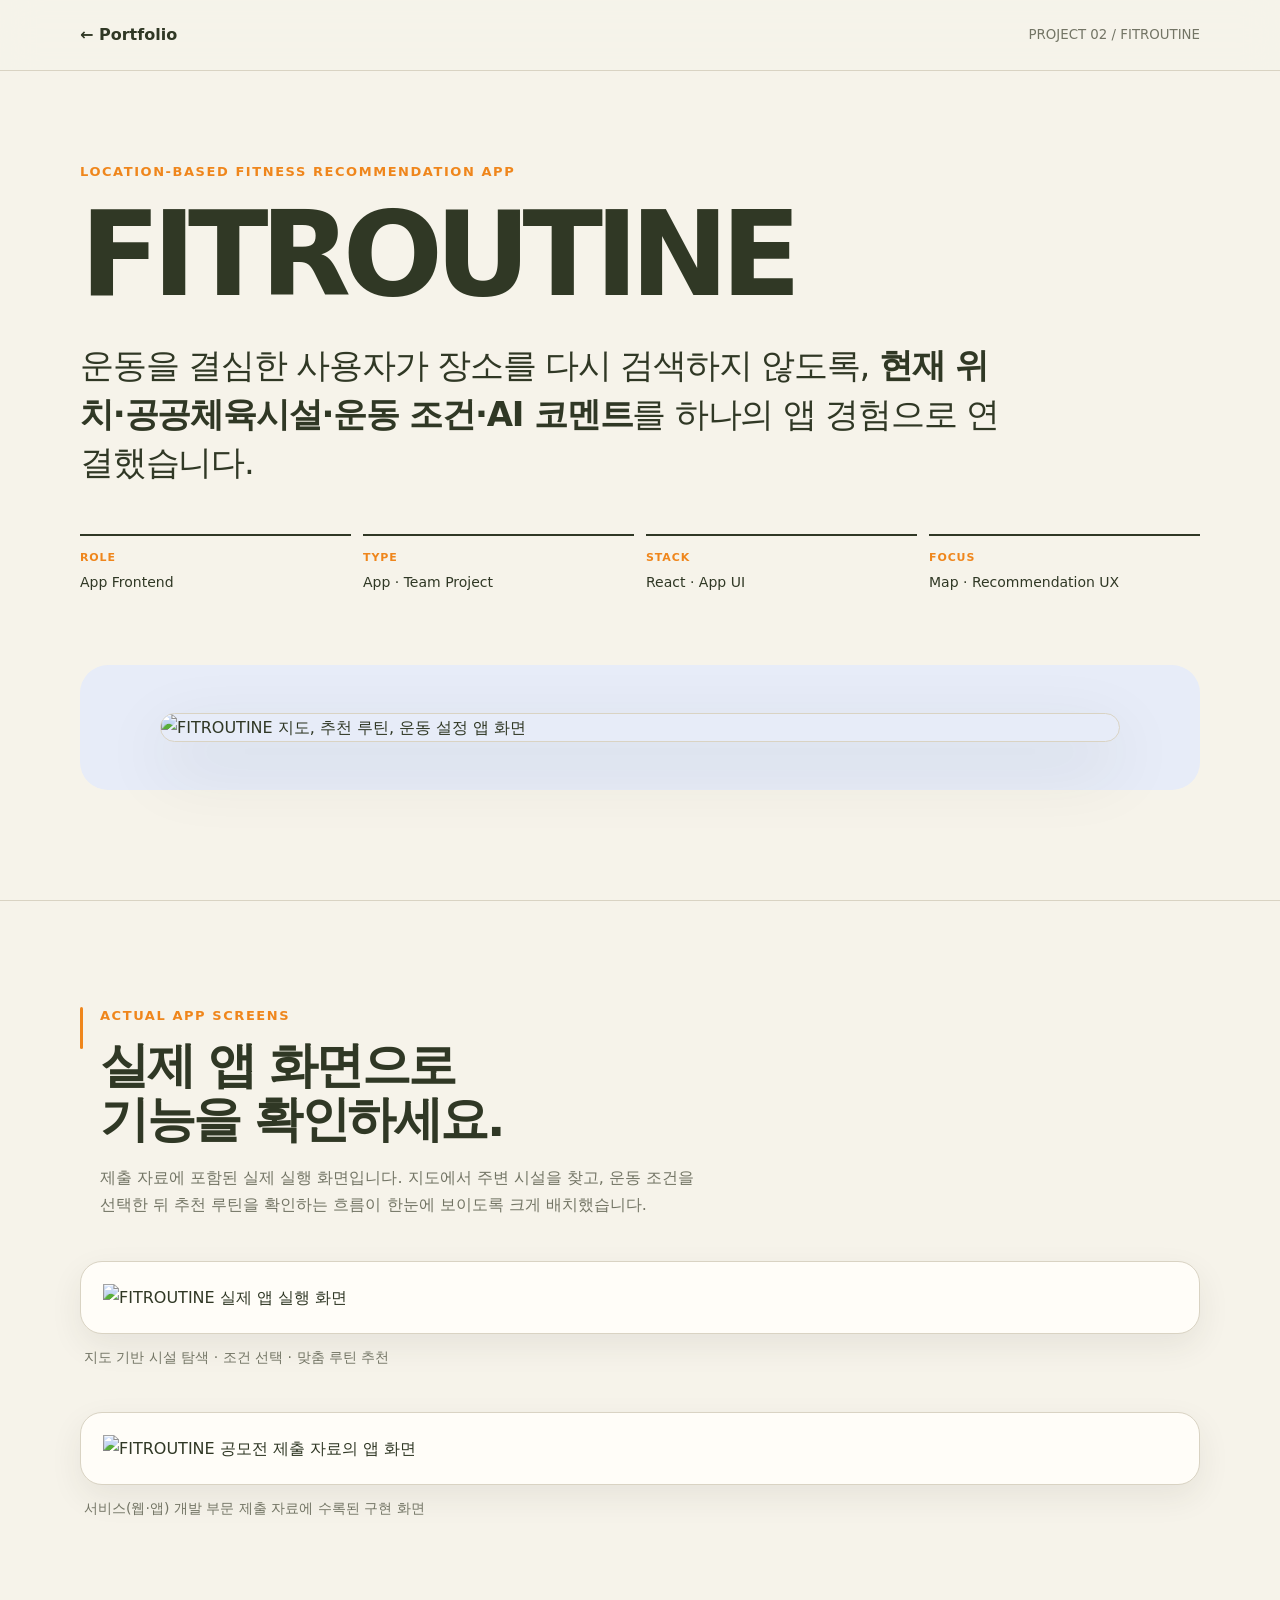
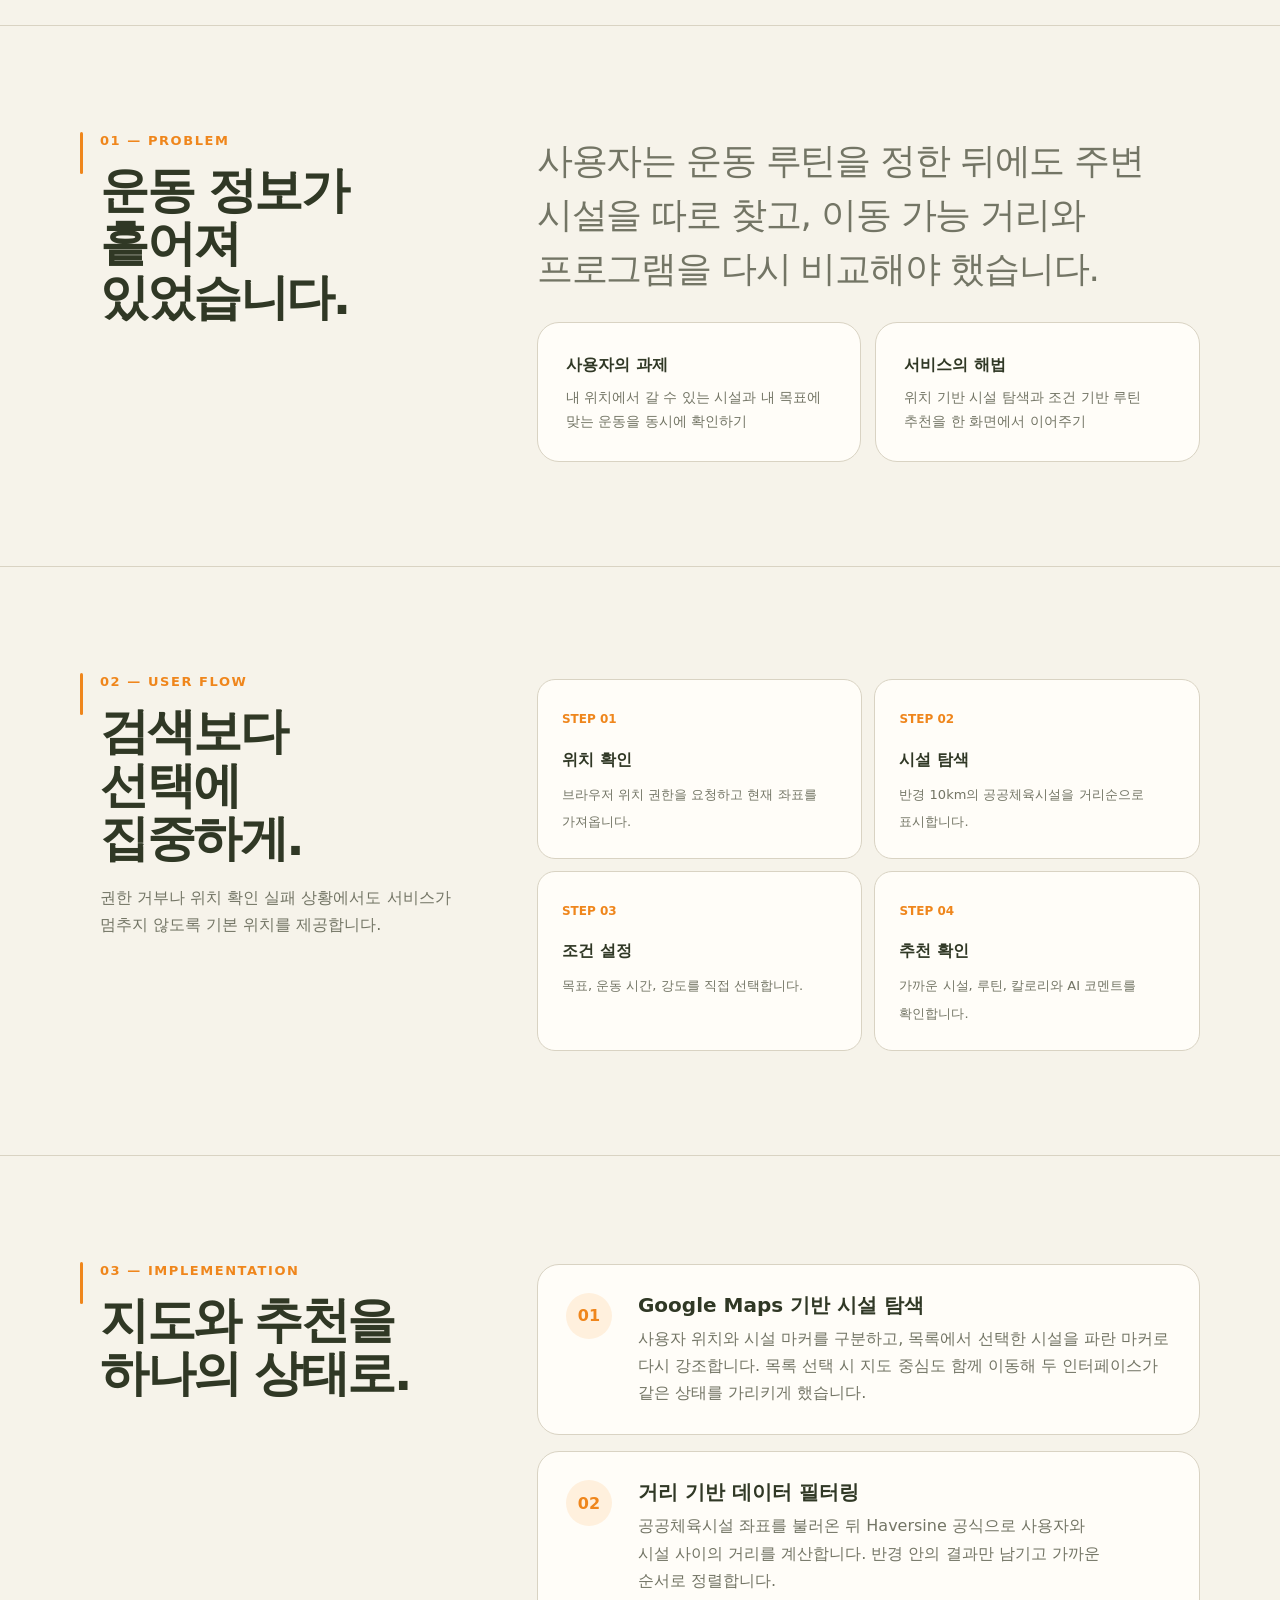
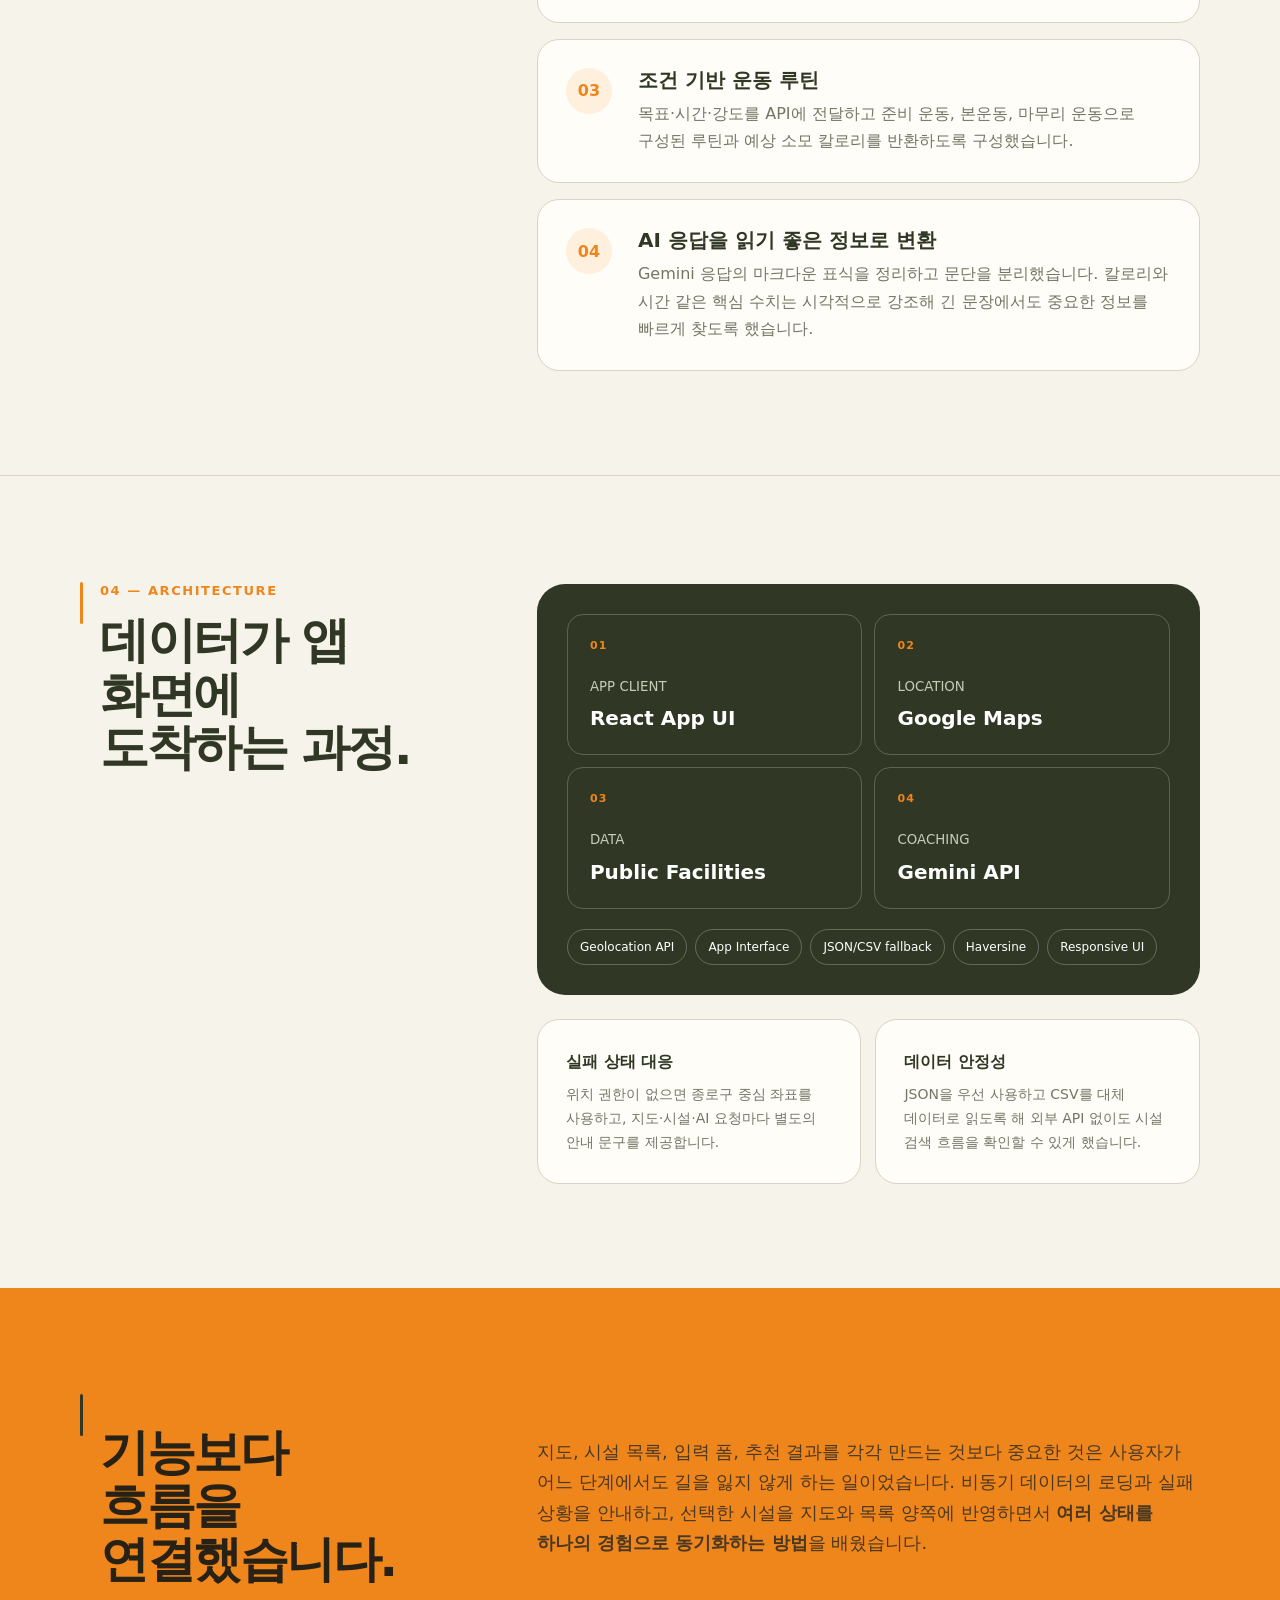
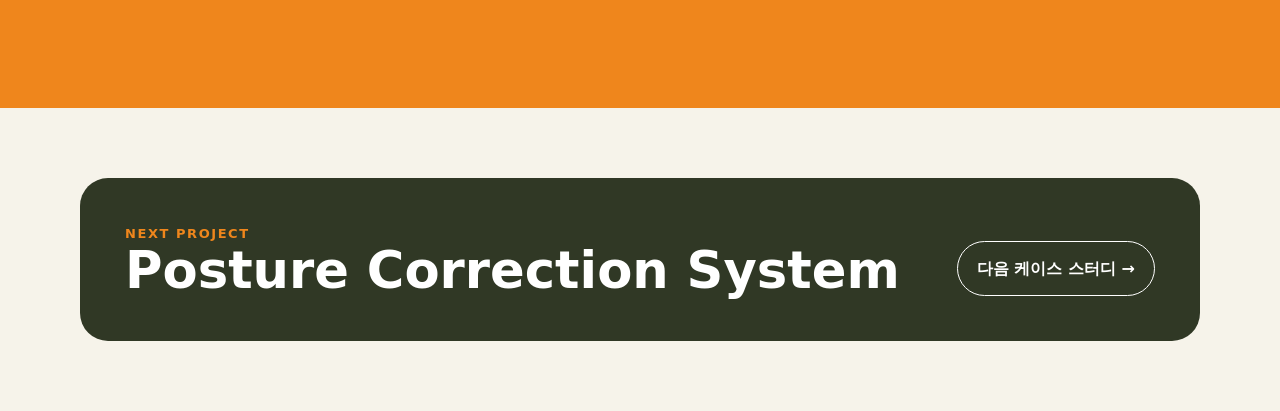
==== fitroutine.html @ 1111338a "Add complete portfolio pages" ====
<!doctype html><html lang="ko"><head><meta charset="utf-8"><meta name="viewport" content="width=device-width,initial-scale=1"><meta name="description" content="FITROUTINE 프로젝트 케이스 스터디"><title>FITROUTINE — 장세희 포트폴리오</title><link rel="stylesheet" href="project-detail.css?v=6"></head><body class="fitroutine-page">
<nav class="nav"><div class="wrap"><a class="back" href="index.html#work">← Portfolio</a><small>PROJECT 02 / FITROUTINE</small></div></nav>
<header class="hero wrap"><div class="label">LOCATION-BASED FITNESS RECOMMENDATION APP</div><h1>FITROUTINE</h1><p class="summary">운동을 결심한 사용자가 장소를 다시 검색하지 않도록, <strong>현재 위치·공공체육시설·운동 조건·AI 코멘트</strong>를 하나의 앱 경험으로 연결했습니다.</p><div class="meta"><div><b>ROLE</b><span>App Frontend</span></div><div><b>TYPE</b><span>App · Team Project</span></div><div><b>STACK</b><span>React · App UI</span></div><div><b>FOCUS</b><span>Map · Recommendation UX</span></div></div></header>
<div class="cover wrap app-cover"><img src="assets/fitroutine-app-screens.jpg" alt="FITROUTINE 지도, 추천 루틴, 운동 설정 앱 화면"></div>
<section class="screens-section" id="app-preview"><div class="wrap section-grid"><div class="section-title"><div class="label">ACTUAL APP SCREENS</div><h2>실제 앱 화면으로<br>기능을 확인하세요.</h2><p>제출 자료에 포함된 실제 실행 화면입니다. 지도에서 주변 시설을 찾고, 운동 조건을 선택한 뒤 추천 루틴을 확인하는 흐름이 한눈에 보이도록 크게 배치했습니다.</p></div><div class="gallery"><figure><img src="assets/fitroutine-app-screens.jpg" alt="FITROUTINE 실제 앱 실행 화면"><figcaption>지도 기반 시설 탐색 · 조건 선택 · 맞춤 루틴 추천</figcaption></figure><figure class="evidence"><img src="assets/fitroutine-submission-page.png" alt="FITROUTINE 공모전 제출 자료의 앱 화면"><figcaption>서비스(웹·앱) 개발 부문 제출 자료에 수록된 구현 화면</figcaption></figure></div></div></section>
<section><div class="wrap section-grid"><div class="section-title"><div class="label">01 — PROBLEM</div><h2>운동 정보가<br>흩어져 있었습니다.</h2></div><div class="content"><p class="quote">사용자는 운동 루틴을 정한 뒤에도 주변 시설을 따로 찾고, 이동 가능 거리와 프로그램을 다시 비교해야 했습니다.</p><div class="decision"><div><b>사용자의 과제</b><p>내 위치에서 갈 수 있는 시설과 내 목표에 맞는 운동을 동시에 확인하기</p></div><div><b>서비스의 해법</b><p>위치 기반 시설 탐색과 조건 기반 루틴 추천을 한 화면에서 이어주기</p></div></div></div></div></section>
<section><div class="wrap"><div class="section-grid"><div class="section-title"><div class="label">02 — USER FLOW</div><h2>검색보다<br>선택에 집중하게.</h2><p>권한 거부나 위치 확인 실패 상황에서도 서비스가 멈추지 않도록 기본 위치를 제공합니다.</p></div><div class="content"><div class="flow"><div class="step"><i>STEP 01</i><b>위치 확인</b><span>브라우저 위치 권한을 요청하고 현재 좌표를 가져옵니다.</span></div><div class="step"><i>STEP 02</i><b>시설 탐색</b><span>반경 10km의 공공체육시설을 거리순으로 표시합니다.</span></div><div class="step"><i>STEP 03</i><b>조건 설정</b><span>목표, 운동 시간, 강도를 직접 선택합니다.</span></div><div class="step"><i>STEP 04</i><b>추천 확인</b><span>가까운 시설, 루틴, 칼로리와 AI 코멘트를 확인합니다.</span></div></div></div></div></div></section>
<section><div class="wrap section-grid"><div class="section-title"><div class="label">03 — IMPLEMENTATION</div><h2>지도와 추천을<br>하나의 상태로.</h2></div><div class="content"><div class="feature-list"><div class="feature"><div class="n">01</div><div><h3>Google Maps 기반 시설 탐색</h3><p>사용자 위치와 시설 마커를 구분하고, 목록에서 선택한 시설을 파란 마커로 다시 강조합니다. 목록 선택 시 지도 중심도 함께 이동해 두 인터페이스가 같은 상태를 가리키게 했습니다.</p></div></div><div class="feature"><div class="n">02</div><div><h3>거리 기반 데이터 필터링</h3><p>공공체육시설 좌표를 불러온 뒤 Haversine 공식으로 사용자와 시설 사이의 거리를 계산합니다. 반경 안의 결과만 남기고 가까운 순서로 정렬합니다.</p></div></div><div class="feature"><div class="n">03</div><div><h3>조건 기반 운동 루틴</h3><p>목표·시간·강도를 API에 전달하고 준비 운동, 본운동, 마무리 운동으로 구성된 루틴과 예상 소모 칼로리를 반환하도록 구성했습니다.</p></div></div><div class="feature"><div class="n">04</div><div><h3>AI 응답을 읽기 좋은 정보로 변환</h3><p>Gemini 응답의 마크다운 표식을 정리하고 문단을 분리했습니다. 칼로리와 시간 같은 핵심 수치는 시각적으로 강조해 긴 문장에서도 중요한 정보를 빠르게 찾도록 했습니다.</p></div></div></div></div></div></section>
<section><div class="wrap section-grid"><div class="section-title"><div class="label">04 — ARCHITECTURE</div><h2>데이터가 앱 화면에<br>도착하는 과정.</h2></div><div class="content"><div class="architecture"><div class="arch-row"><div class="arch-box"><small>APP CLIENT</small><b>React App UI</b></div><div class="arrow">→</div><div class="arch-box"><small>LOCATION</small><b>Google Maps</b></div><div class="arrow">→</div><div class="arch-box"><small>DATA</small><b>Public Facilities</b></div><div class="arrow">→</div><div class="arch-box"><small>COACHING</small><b>Gemini API</b></div></div><div class="tech"><span>Geolocation API</span><span>App Interface</span><span>JSON/CSV fallback</span><span>Haversine</span><span>Responsive UI</span></div></div><div class="decision"><div><b>실패 상태 대응</b><p>위치 권한이 없으면 종로구 중심 좌표를 사용하고, 지도·시설·AI 요청마다 별도의 안내 문구를 제공합니다.</p></div><div><b>데이터 안정성</b><p>JSON을 우선 사용하고 CSV를 대체 데이터로 읽도록 해 외부 API 없이도 시설 검색 흐름을 확인할 수 있게 했습니다.</p></div></div></div></div></section>
<section class="learning"><div class="wrap section-grid"><div class="section-title"><div class="label">05 — TAKEAWAY</div><h2>기능보다<br>흐름을 연결했습니다.</h2></div><div><p>지도, 시설 목록, 입력 폼, 추천 결과를 각각 만드는 것보다 중요한 것은 사용자가 어느 단계에서도 길을 잃지 않게 하는 일이었습니다. 비동기 데이터의 로딩과 실패 상황을 안내하고, 선택한 시설을 지도와 목록 양쪽에 반영하면서 <strong>여러 상태를 하나의 경험으로 동기화하는 방법</strong>을 배웠습니다.</p></div></div></section>
<div class="next"><div class="wrap next-box"><div><div class="label">NEXT PROJECT</div><h2>Posture Correction System</h2></div><a class="btn" href="posture.html">다음 케이스 스터디 →</a></div></div>
</body></html>
---- project-detail.css ----
:root{--bg:#f6f3ea;--paper:#fffdf8;--ink:#303825;--muted:#737565;--line:#d9d3c3;--orange:#ef861c;--violet:#6447cb;--shadow:0 24px 70px rgba(48,56,37,.12)}
*{box-sizing:border-box}html{scroll-behavior:smooth}body{margin:0;background:var(--bg);color:var(--ink);font-family:Pretendard,"Noto Sans KR",system-ui,-apple-system,sans-serif;line-height:1.7;overflow-wrap:break-word}.wrap{width:min(1120px,calc(100% - 48px));margin:auto}a{color:inherit}.nav{position:sticky;top:0;z-index:10;background:rgba(246,243,234,.9);backdrop-filter:blur(18px);border-bottom:1px solid var(--line)}.nav .wrap{height:70px;display:flex;align-items:center;justify-content:space-between}.back{text-decoration:none;font-weight:800}.nav small{color:var(--muted)}
.hero{padding:90px 0 70px}.label{color:var(--orange);font-size:13px;font-weight:900;letter-spacing:.12em}.hero h1{font-size:clamp(58px,10vw,118px);line-height:.9;letter-spacing:-.07em;margin:18px 0 30px}.hero .summary{font-size:clamp(21px,2.8vw,34px);line-height:1.42;letter-spacing:-.035em;max-width:930px}.meta{display:grid;grid-template-columns:repeat(4,1fr);gap:12px;margin-top:48px}.meta div{border-top:2px solid var(--ink);padding-top:13px}.meta b{display:block;color:var(--orange);font-size:11px;letter-spacing:.08em}.meta span{font-size:14px}
.cover{margin:0 auto 110px}.cover img{display:block;width:100%;border-radius:28px;border:1px solid var(--line);box-shadow:var(--shadow)}section{padding:104px 0;border-top:1px solid var(--line)}.section-grid{display:grid;grid-template-columns:minmax(270px,.72fr) minmax(0,1.28fr);gap:84px;align-items:start}.section-title{position:relative;padding-left:20px}.section-title:before{content:"";position:absolute;left:0;top:2px;width:3px;height:42px;background:var(--orange);border-radius:3px}.section-title h2{font-size:clamp(34px,3.8vw,50px);line-height:1.1;letter-spacing:-.05em;margin:12px 0 18px;word-break:keep-all;text-wrap:balance}.section-title p{color:var(--muted);margin:0;word-break:keep-all;text-wrap:pretty}.content{min-width:0;padding-top:4px}.content h3{font-size:26px;line-height:1.25;margin:0 0 16px;word-break:keep-all}.content p{color:var(--muted);margin:0 0 26px;word-break:keep-all;text-wrap:pretty}.quote{font-size:clamp(24px,3vw,36px);line-height:1.5;letter-spacing:-.035em;border-left:0;padding-left:0;margin:0;word-break:keep-all;text-wrap:pretty}.flow{display:grid;grid-template-columns:repeat(2,1fr);gap:12px;margin-top:4px}.step{background:var(--paper);border:1px solid var(--line);border-radius:18px;padding:24px;min-height:168px}.step i{font-style:normal;color:var(--orange);font-size:12px;font-weight:900}.step b{display:block;margin:14px 0 7px}.step span{font-size:13px;color:var(--muted);word-break:keep-all}
.feature-list{display:grid;gap:16px}.feature{background:var(--paper);border:1px solid var(--line);border-radius:22px;padding:28px;display:grid;grid-template-columns:54px 1fr;gap:18px}.feature .n{width:46px;height:46px;border-radius:50%;display:grid;place-items:center;background:#fff0dd;color:var(--orange);font-weight:900}.feature h3{margin:0 0 7px;font-size:20px}.feature p{margin:0}.decision{display:grid;grid-template-columns:1fr 1fr;gap:14px;margin-top:24px}.decision>div{border-radius:22px;padding:28px;background:var(--paper);border:1px solid var(--line)}.decision b{display:block;margin-bottom:8px}.decision p{font-size:14px;margin:0;color:var(--muted)}
.architecture{background:var(--ink);color:white;border-radius:28px;padding:30px;overflow:hidden}.arch-row{display:grid;grid-template-columns:repeat(2,minmax(0,1fr));gap:12px;counter-reset:architecture}.arch-box{position:relative;min-width:0;min-height:132px;border:1px solid rgba(255,255,255,.22);border-radius:16px;padding:22px;counter-increment:architecture}.arch-box:before{content:"0" counter(architecture);display:block;margin-bottom:20px;color:var(--orange);font-size:11px;font-weight:900;letter-spacing:.1em}.arch-box small{color:#c7ccb9;display:block}.arch-box b{display:block;margin-top:7px;font-size:20px;line-height:1.35;overflow-wrap:anywhere}.arrow{display:none}.tech{display:flex;flex-wrap:wrap;gap:8px;margin-top:20px}.tech span{border:1px solid rgba(255,255,255,.25);border-radius:999px;padding:7px 12px;font-size:12px;white-space:normal}
.gallery{display:grid;grid-template-columns:repeat(2,minmax(0,1fr));gap:18px;align-items:start}.gallery img{display:block;width:100%;height:620px;object-fit:contain;background:#ebe7dc;padding:18px;border:1px solid var(--line);border-radius:22px;box-shadow:0 12px 32px rgba(48,56,37,.08)}.gallery img:last-child{grid-column:1/-1;height:auto;max-height:680px}.learning{background:var(--orange);color:#282115;border:0}.learning .section-grid{align-items:center}.learning .section-title:before{background:var(--ink)}.learning p{color:#4b3823;font-size:18px;margin:0;word-break:keep-all;text-wrap:pretty}.next{padding:70px 0}.next-box{background:var(--ink);color:#fff;border-radius:28px;padding:45px;display:flex;align-items:end;justify-content:space-between;gap:30px}.next h2{font-size:clamp(32px,4vw,52px);line-height:1;margin:0}.btn{display:inline-flex;padding:13px 19px;border-radius:999px;border:1px solid #fff;text-decoration:none;font-weight:800;white-space:nowrap}
.fitroutine-page .screens-section .section-grid{grid-template-columns:1fr;gap:42px}.fitroutine-page .screens-section .section-title{max-width:620px}.fitroutine-page .gallery{grid-template-columns:1fr;gap:42px}.fitroutine-page .app-cover{background:#e7ecf8;padding:clamp(18px,4vw,48px);border-radius:28px}.fitroutine-page .app-cover img{max-width:960px;margin:auto;border-radius:20px}.fitroutine-page .gallery figure{margin:0}.fitroutine-page .gallery img,.fitroutine-page .gallery img:last-child{grid-column:auto;width:100%;height:auto;max-height:none;object-fit:contain;padding:clamp(10px,2vw,22px);background:var(--paper)}.fitroutine-page .gallery figcaption,.project-gallery figcaption{padding:12px 4px 0;color:var(--muted);font-size:14px}.fitroutine-page .gallery .evidence img{max-height:820px}.project-gallery{display:grid;gap:42px}.project-gallery figure{margin:0}.project-gallery img{display:block;width:100%;height:auto;border:1px solid var(--line);border-radius:24px;box-shadow:var(--shadow);background:var(--paper)}.project-gallery.two{grid-template-columns:repeat(2,minmax(0,1fr));align-items:start}.project-gallery.two figure:first-child{grid-column:1/-1}
@media(max-width:800px){.wrap{width:min(100% - 32px,1120px)}.meta{grid-template-columns:1fr 1fr}.section-grid{grid-template-columns:1fr;gap:38px}.section-title{padding-left:16px}.flow{grid-template-columns:1fr 1fr}.decision{grid-template-columns:1fr}.gallery img{height:520px}.next-box{display:block}.next .btn{margin-top:25px}.hero{padding-top:65px}section{padding:78px 0}}
@media(max-width:560px){.flow,.meta,.gallery,.arch-row,.project-gallery.two{grid-template-columns:1fr}.project-gallery.two figure:first-child{grid-column:auto}.architecture{padding:18px}.arch-box{min-height:0}.gallery img,.gallery img:last-child{grid-column:auto;height:auto;max-height:640px;padding:10px}.fitroutine-page .gallery img,.fitroutine-page .gallery img:last-child{max-height:none}.feature{grid-template-columns:1fr}.feature .n{width:40px;height:40px}.nav small{font-size:10px}.hero h1{font-size:clamp(50px,17vw,78px)}.hero .summary{font-size:20px}.next-box{padding:32px 24px}}
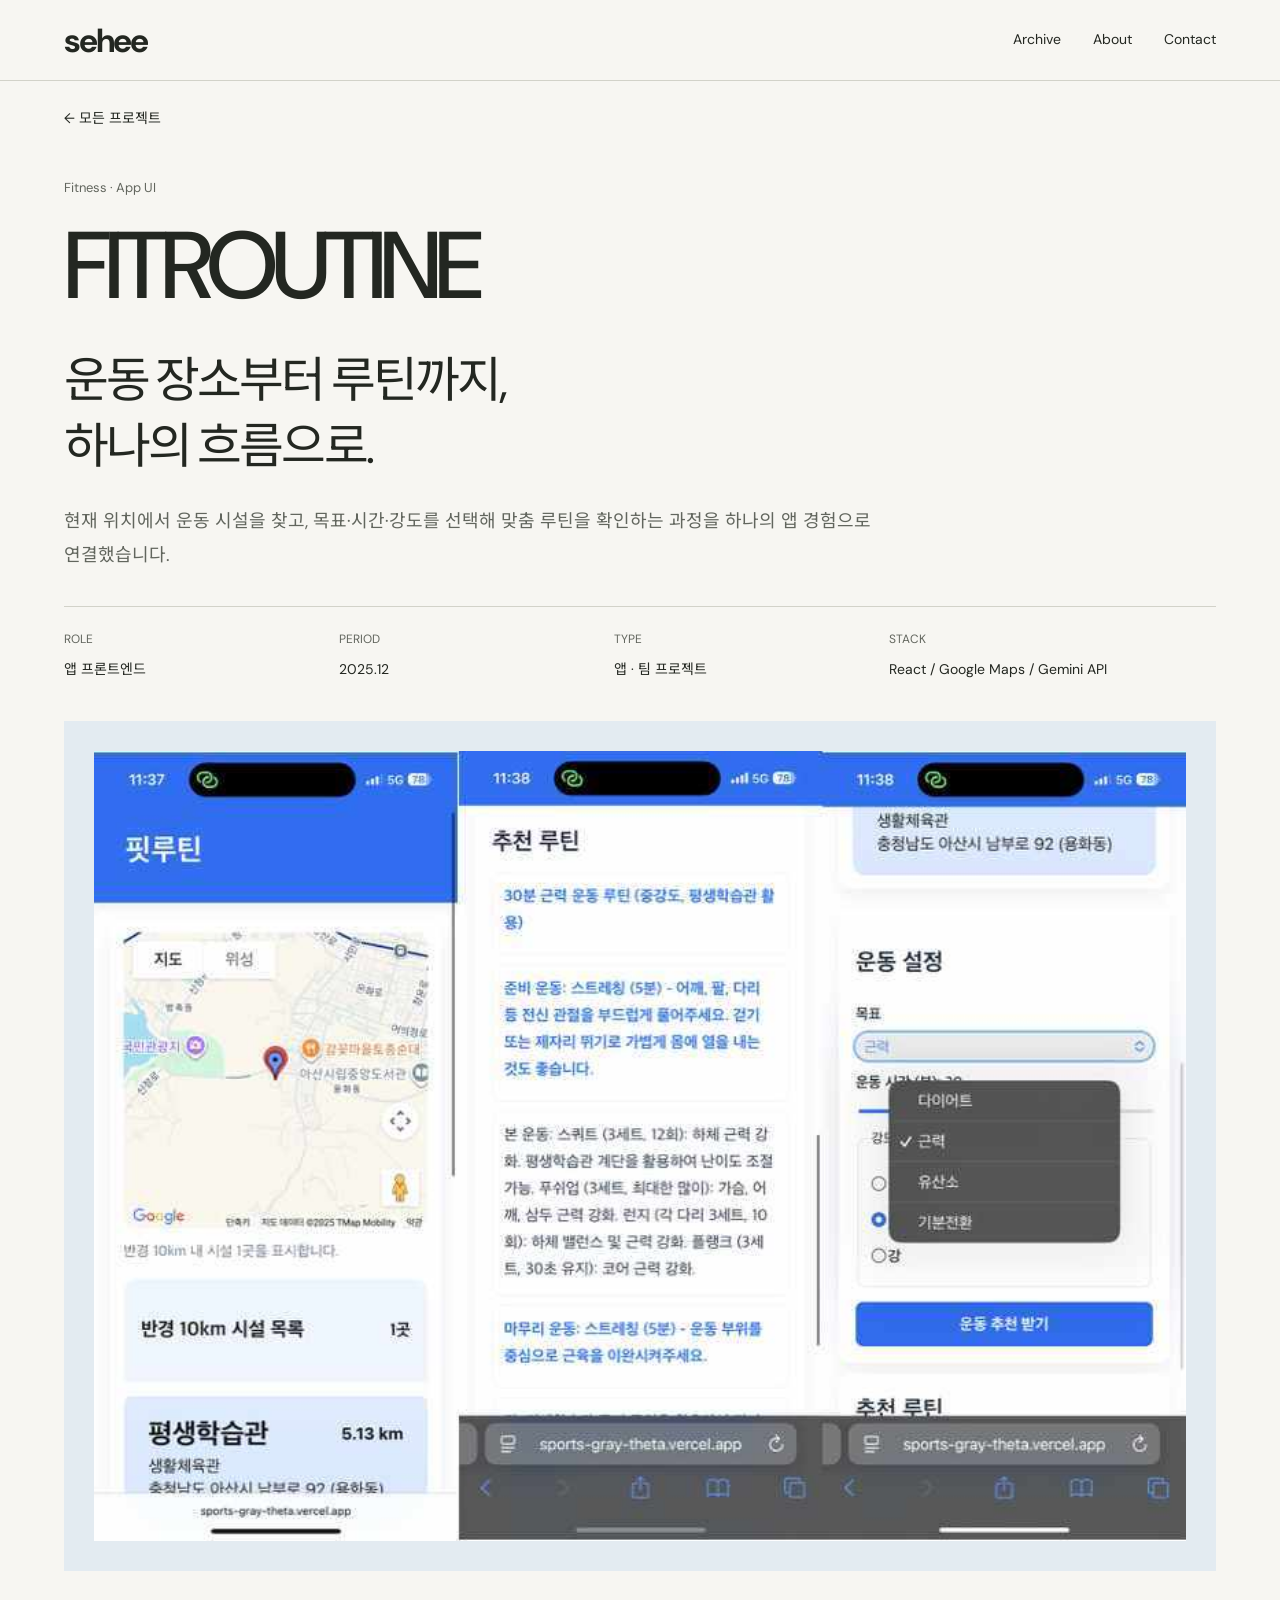
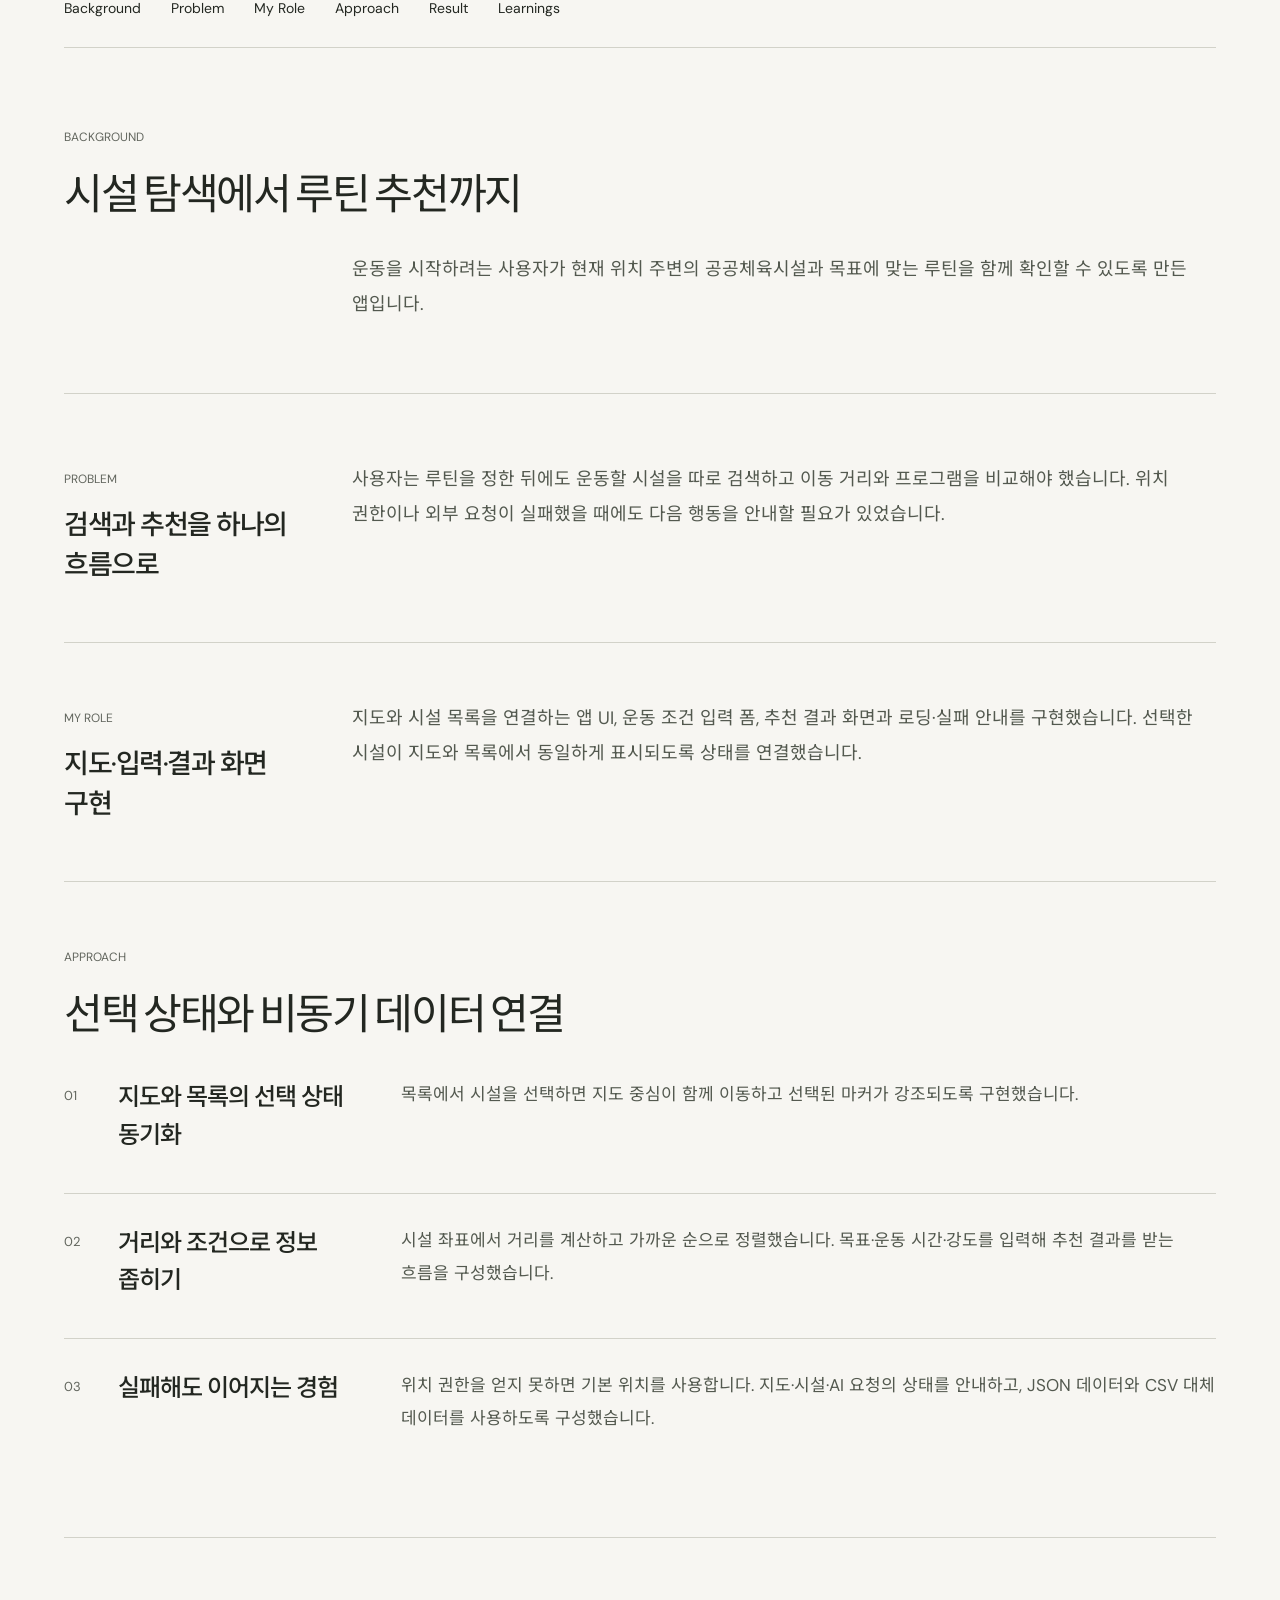
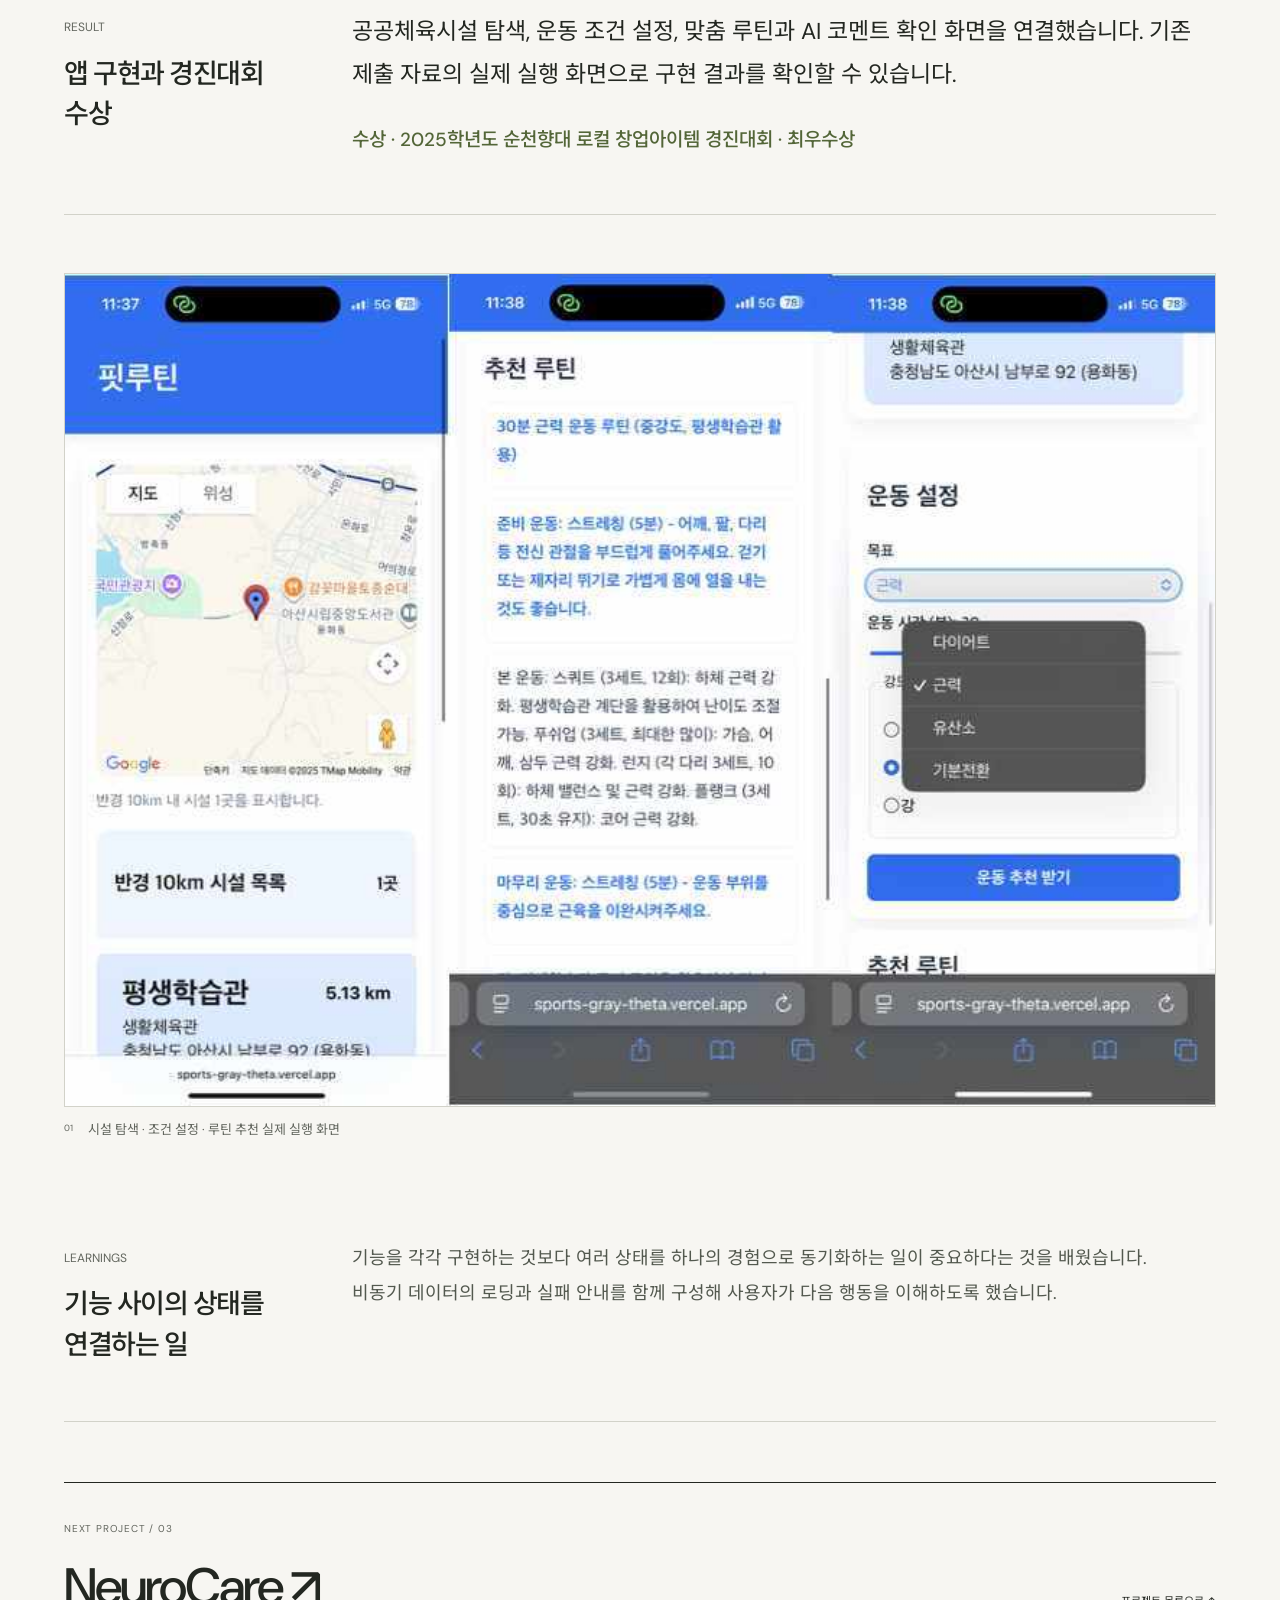
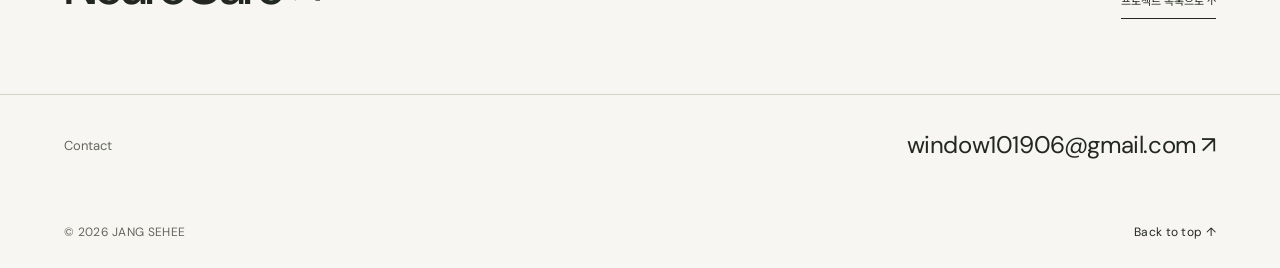
==== commit bae2238d: "Publish updated editorial portfolio with Eduble and latest profile" ====
--- a/fitroutine.html
+++ b/fitroutine.html
@@ -1,12 +1,2 @@
-<!doctype html><html lang="ko"><head><meta charset="utf-8"><meta name="viewport" content="width=device-width,initial-scale=1"><meta name="description" content="FITROUTINE 프로젝트 케이스 스터디"><title>FITROUTINE — 장세희 포트폴리오</title><link rel="stylesheet" href="project-detail.css?v=6"></head><body class="fitroutine-page">
-<nav class="nav"><div class="wrap"><a class="back" href="index.html#work">← Portfolio</a><small>PROJECT 02 / FITROUTINE</small></div></nav>
-<header class="hero wrap"><div class="label">LOCATION-BASED FITNESS RECOMMENDATION APP</div><h1>FITROUTINE</h1><p class="summary">운동을 결심한 사용자가 장소를 다시 검색하지 않도록, <strong>현재 위치·공공체육시설·운동 조건·AI 코멘트</strong>를 하나의 앱 경험으로 연결했습니다.</p><div class="meta"><div><b>ROLE</b><span>App Frontend</span></div><div><b>TYPE</b><span>App · Team Project</span></div><div><b>STACK</b><span>React · App UI</span></div><div><b>FOCUS</b><span>Map · Recommendation UX</span></div></div></header>
-<div class="cover wrap app-cover"><img src="assets/fitroutine-app-screens.jpg" alt="FITROUTINE 지도, 추천 루틴, 운동 설정 앱 화면"></div>
-<section class="screens-section" id="app-preview"><div class="wrap section-grid"><div class="section-title"><div class="label">ACTUAL APP SCREENS</div><h2>실제 앱 화면으로<br>기능을 확인하세요.</h2><p>제출 자료에 포함된 실제 실행 화면입니다. 지도에서 주변 시설을 찾고, 운동 조건을 선택한 뒤 추천 루틴을 확인하는 흐름이 한눈에 보이도록 크게 배치했습니다.</p></div><div class="gallery"><figure><img src="assets/fitroutine-app-screens.jpg" alt="FITROUTINE 실제 앱 실행 화면"><figcaption>지도 기반 시설 탐색 · 조건 선택 · 맞춤 루틴 추천</figcaption></figure><figure class="evidence"><img src="assets/fitroutine-submission-page.png" alt="FITROUTINE 공모전 제출 자료의 앱 화면"><figcaption>서비스(웹·앱) 개발 부문 제출 자료에 수록된 구현 화면</figcaption></figure></div></div></section>
-<section><div class="wrap section-grid"><div class="section-title"><div class="label">01 — PROBLEM</div><h2>운동 정보가<br>흩어져 있었습니다.</h2></div><div class="content"><p class="quote">사용자는 운동 루틴을 정한 뒤에도 주변 시설을 따로 찾고, 이동 가능 거리와 프로그램을 다시 비교해야 했습니다.</p><div class="decision"><div><b>사용자의 과제</b><p>내 위치에서 갈 수 있는 시설과 내 목표에 맞는 운동을 동시에 확인하기</p></div><div><b>서비스의 해법</b><p>위치 기반 시설 탐색과 조건 기반 루틴 추천을 한 화면에서 이어주기</p></div></div></div></div></section>
-<section><div class="wrap"><div class="section-grid"><div class="section-title"><div class="label">02 — USER FLOW</div><h2>검색보다<br>선택에 집중하게.</h2><p>권한 거부나 위치 확인 실패 상황에서도 서비스가 멈추지 않도록 기본 위치를 제공합니다.</p></div><div class="content"><div class="flow"><div class="step"><i>STEP 01</i><b>위치 확인</b><span>브라우저 위치 권한을 요청하고 현재 좌표를 가져옵니다.</span></div><div class="step"><i>STEP 02</i><b>시설 탐색</b><span>반경 10km의 공공체육시설을 거리순으로 표시합니다.</span></div><div class="step"><i>STEP 03</i><b>조건 설정</b><span>목표, 운동 시간, 강도를 직접 선택합니다.</span></div><div class="step"><i>STEP 04</i><b>추천 확인</b><span>가까운 시설, 루틴, 칼로리와 AI 코멘트를 확인합니다.</span></div></div></div></div></div></section>
-<section><div class="wrap section-grid"><div class="section-title"><div class="label">03 — IMPLEMENTATION</div><h2>지도와 추천을<br>하나의 상태로.</h2></div><div class="content"><div class="feature-list"><div class="feature"><div class="n">01</div><div><h3>Google Maps 기반 시설 탐색</h3><p>사용자 위치와 시설 마커를 구분하고, 목록에서 선택한 시설을 파란 마커로 다시 강조합니다. 목록 선택 시 지도 중심도 함께 이동해 두 인터페이스가 같은 상태를 가리키게 했습니다.</p></div></div><div class="feature"><div class="n">02</div><div><h3>거리 기반 데이터 필터링</h3><p>공공체육시설 좌표를 불러온 뒤 Haversine 공식으로 사용자와 시설 사이의 거리를 계산합니다. 반경 안의 결과만 남기고 가까운 순서로 정렬합니다.</p></div></div><div class="feature"><div class="n">03</div><div><h3>조건 기반 운동 루틴</h3><p>목표·시간·강도를 API에 전달하고 준비 운동, 본운동, 마무리 운동으로 구성된 루틴과 예상 소모 칼로리를 반환하도록 구성했습니다.</p></div></div><div class="feature"><div class="n">04</div><div><h3>AI 응답을 읽기 좋은 정보로 변환</h3><p>Gemini 응답의 마크다운 표식을 정리하고 문단을 분리했습니다. 칼로리와 시간 같은 핵심 수치는 시각적으로 강조해 긴 문장에서도 중요한 정보를 빠르게 찾도록 했습니다.</p></div></div></div></div></div></section>
-<section><div class="wrap section-grid"><div class="section-title"><div class="label">04 — ARCHITECTURE</div><h2>데이터가 앱 화면에<br>도착하는 과정.</h2></div><div class="content"><div class="architecture"><div class="arch-row"><div class="arch-box"><small>APP CLIENT</small><b>React App UI</b></div><div class="arrow">→</div><div class="arch-box"><small>LOCATION</small><b>Google Maps</b></div><div class="arrow">→</div><div class="arch-box"><small>DATA</small><b>Public Facilities</b></div><div class="arrow">→</div><div class="arch-box"><small>COACHING</small><b>Gemini API</b></div></div><div class="tech"><span>Geolocation API</span><span>App Interface</span><span>JSON/CSV fallback</span><span>Haversine</span><span>Responsive UI</span></div></div><div class="decision"><div><b>실패 상태 대응</b><p>위치 권한이 없으면 종로구 중심 좌표를 사용하고, 지도·시설·AI 요청마다 별도의 안내 문구를 제공합니다.</p></div><div><b>데이터 안정성</b><p>JSON을 우선 사용하고 CSV를 대체 데이터로 읽도록 해 외부 API 없이도 시설 검색 흐름을 확인할 수 있게 했습니다.</p></div></div></div></div></section>
-<section class="learning"><div class="wrap section-grid"><div class="section-title"><div class="label">05 — TAKEAWAY</div><h2>기능보다<br>흐름을 연결했습니다.</h2></div><div><p>지도, 시설 목록, 입력 폼, 추천 결과를 각각 만드는 것보다 중요한 것은 사용자가 어느 단계에서도 길을 잃지 않게 하는 일이었습니다. 비동기 데이터의 로딩과 실패 상황을 안내하고, 선택한 시설을 지도와 목록 양쪽에 반영하면서 <strong>여러 상태를 하나의 경험으로 동기화하는 방법</strong>을 배웠습니다.</p></div></div></section>
-<div class="next"><div class="wrap next-box"><div><div class="label">NEXT PROJECT</div><h2>Posture Correction System</h2></div><a class="btn" href="posture.html">다음 케이스 스터디 →</a></div></div>
-</body></html>
+<!doctype html>
+<html lang="ko"><head><meta charset="utf-8"><meta name="viewport" content="width=device-width,initial-scale=1"><meta name="description" content="현재 위치에서 운동 시설을 찾고, 목표·시간·강도를 선택해 맞춤 루틴을 확인하는 과정을 하나의 앱 경험으로 연결했습니다."><meta name="theme-color" content="#f5f4ef"><title>FITROUTINE — 장세희 포트폴리오</title><link rel="icon" href="assets/favicon.svg" type="image/svg+xml"><link rel="stylesheet" href="style.css"><link rel="stylesheet" href="mobile.css"><link rel="stylesheet" href="refined.css"><script src="app.js" defer></script></head><body id="top" class="detail-page"><a class="skip-link" href="#main">본문으로 건너뛰기</a><header class="site-header"><div class="shell nav-inner"><a class="wordmark" href="index.html" aria-label="장세희 포트폴리오 홈">sehee<span class="brand-dot"></span></a><nav aria-label="주요 메뉴"><a href="index.html#work">Archive <span class="nav-count">04</span></a><a href="index.html#about">About</a><a href="index.html#contact">Contact</a></nav></div></header><main id="main"><div class="shell"><div class="case-breadcrumb"><a href="index.html#work">← 모든 프로젝트</a><span>CASE STUDY / 02</span></div><header class="case-hero"><span class="case-category">Fitness · App UI</span><h1>FITROUTINE</h1><p class="case-title">운동 장소부터 루틴까지,<br>하나의 흐름으로.</p><p class="case-summary">현재 위치에서 운동 시설을 찾고, 목표·시간·강도를 선택해 맞춤 루틴을 확인하는 과정을 하나의 앱 경험으로 연결했습니다.</p><dl class="case-meta"><div><dt>ROLE</dt><dd>앱 프론트엔드</dd></div><div><dt>PERIOD</dt><dd>2025.12</dd></div><div><dt>TYPE</dt><dd>앱 · 팀 프로젝트</dd></div><div><dt>STACK</dt><dd>React / Google Maps / Gemini API</dd></div></dl></header><div class="case-cover fit"><img src="assets/fitroutine-app-screens.jpg" alt="FITROUTINE의 시설 지도, 운동 조건 설정, 루틴 추천 실제 앱 화면" loading="lazy" decoding="async"></div><nav class="case-nav" aria-label="케이스 스터디 목차"><a href="#background">Background</a><a href="#problem">Problem</a><a href="#role">My Role</a><a href="#approach">Approach</a><a href="#result">Result</a><a href="#learnings">Learnings</a></nav><div class="case-layout"><div class="case-body"><section class="case-section" id="background"><div class="case-section-heading"><span class="section-label"><span>01</span> BACKGROUND</span><h2>시설 탐색에서 루틴 추천까지</h2></div><div class="case-content"><p>운동을 시작하려는 사용자가 현재 위치 주변의 공공체육시설과 목표에 맞는 루틴을 함께 확인할 수 있도록 만든 앱입니다.</p></div></section><section class="case-section" id="problem"><div class="case-section-heading"><span class="section-label"><span>02</span> PROBLEM</span><h2>검색과 추천을 하나의 흐름으로</h2></div><div class="case-content"><p>사용자는 루틴을 정한 뒤에도 운동할 시설을 따로 검색하고 이동 거리와 프로그램을 비교해야 했습니다. 위치 권한이나 외부 요청이 실패했을 때에도 다음 행동을 안내할 필요가 있었습니다.</p></div></section><section class="case-section" id="role"><div class="case-section-heading"><span class="section-label"><span>03</span> MY ROLE</span><h2>지도·입력·결과 화면 구현</h2></div><div class="case-content"><p>지도와 시설 목록을 연결하는 앱 UI, 운동 조건 입력 폼, 추천 결과 화면과 로딩·실패 안내를 구현했습니다. 선택한 시설이 지도와 목록에서 동일하게 표시되도록 상태를 연결했습니다.</p></div></section><section class="case-section" id="approach"><div class="case-section-heading"><span class="section-label"><span>04</span> APPROACH</span><h2>선택 상태와 비동기 데이터 연결</h2></div><div class="case-content"><ol class="approach-list"><li><span>01</span><div><h3>지도와 목록의 선택 상태 동기화</h3><p>목록에서 시설을 선택하면 지도 중심이 함께 이동하고 선택된 마커가 강조되도록 구현했습니다.</p></div></li><li><span>02</span><div><h3>거리와 조건으로 정보 좁히기</h3><p>시설 좌표에서 거리를 계산하고 가까운 순으로 정렬했습니다. 목표·운동 시간·강도를 입력해 추천 결과를 받는 흐름을 구성했습니다.</p></div></li><li><span>03</span><div><h3>실패해도 이어지는 경험</h3><p>위치 권한을 얻지 못하면 기본 위치를 사용합니다. 지도·시설·AI 요청의 상태를 안내하고, JSON 데이터와 CSV 대체 데이터를 사용하도록 구성했습니다.</p></div></li></ol></div></section><section class="case-section" id="result"><div class="case-section-heading"><span class="section-label"><span>05</span> RESULT</span><h2>앱 구현과 경진대회 수상</h2></div><div class="case-content"><p>공공체육시설 탐색, 운동 조건 설정, 맞춤 루틴과 AI 코멘트 확인 화면을 연결했습니다. 기존 제출 자료의 실제 실행 화면으로 구현 결과를 확인할 수 있습니다.</p><p><strong>수상 · 2025학년도 순천향대 로컬 창업아이템 경진대회 · 최우수상</strong></p></div></section><div class="case-gallery "><figure class="case-figure"><button class="image-expand" type="button" data-image="assets/fitroutine-app-screens.jpg" data-caption="시설 탐색 · 조건 설정 · 루틴 추천 실제 실행 화면" aria-label="시설 탐색 · 조건 설정 · 루틴 추천 실제 실행 화면 확대 보기"><img src="assets/fitroutine-app-screens.jpg" alt="시설 탐색 · 조건 설정 · 루틴 추천 실제 실행 화면" loading="lazy" decoding="async"><span class="expand-label">확대 보기 ⤢</span></button><figcaption><span>01</span>시설 탐색 · 조건 설정 · 루틴 추천 실제 실행 화면</figcaption></figure></div><section class="case-section" id="learnings"><div class="case-section-heading"><span class="section-label"><span>06</span> LEARNINGS</span><h2>기능 사이의 상태를 연결하는 일</h2></div><div class="case-content"><p>기능을 각각 구현하는 것보다 여러 상태를 하나의 경험으로 동기화하는 일이 중요하다는 것을 배웠습니다. 비동기 데이터의 로딩과 실패 안내를 함께 구성해 사용자가 다음 행동을 이해하도록 했습니다.</p></div></section></div></div><div class="case-next"><div><span>NEXT PROJECT / 03</span><h2><a href="neurocare.html">NeuroCare <span aria-hidden="true">↗</span></a></h2></div><a class="text-link" href="index.html#work">프로젝트 목록으로 ↑</a></div></div><section class="case-contact"><div class="shell"><p>Contact</p><a href="mailto:window101906@gmail.com">window101906@gmail.com <span aria-hidden="true">↗</span></a></div></section></main><footer class="shell site-footer"><span>© 2026 JANG SEHEE</span><a href="#top">Back to top ↑</a></footer><dialog class="image-dialog" aria-labelledby="image-caption"><div class="dialog-bar"><p id="image-caption"></p><button type="button" class="dialog-close" autofocus aria-label="확대 이미지 닫기">닫기 ×</button></div><div class="dialog-image"></div></dialog></body></html>
--- a/style.css
+++ b/style.css
@@ -0,0 +1,13 @@
+@import url('https://fonts.googleapis.com/css2?family=DM+Sans:wght@400;500;600;700&family=Noto+Sans+KR:wght@400;500;600;700;800;900&display=swap');
+:root{--paper:#f5f4ef;--ink:#20251f;--muted:#65695f;--line:#cecec4;--accent:#d0e884;--dark:#1d231e;--shell:1360px;--gutter:64px}
+*{box-sizing:border-box}html{scroll-behavior:smooth;scroll-padding-top:110px}body{margin:0;background:var(--paper);color:var(--ink);font-family:'DM Sans','Noto Sans KR',sans-serif;font-size:16px;line-height:1.7;-webkit-font-smoothing:antialiased}a{color:inherit;text-decoration:none}button{font:inherit;color:inherit}img{display:block;max-width:100%;height:auto}button,a,summary{-webkit-tap-highlight-color:transparent}button{cursor:pointer}::selection{background:var(--accent);color:var(--ink)}:focus-visible{outline:2px solid #627c27;outline-offset:6px}h1,h2,h3,p{margin:0}h1,h2,h3{font-weight:700;word-break:keep-all}p{word-break:keep-all;overflow-wrap:break-word}dl,dd{margin:0}.shell{width:min(var(--shell),calc(100% - var(--gutter)*2));margin-inline:auto}.skip-link{position:fixed;top:8px;left:8px;z-index:100;background:var(--accent);padding:10px;transform:translateY(-150%)}.skip-link:focus{transform:translateY(0)}.site-header{position:sticky;top:0;z-index:30;background:var(--paper);border-bottom:1px solid var(--line)}.nav-inner{display:flex;align-items:center;height:88px;gap:54px}.wordmark{font-size:33px;font-weight:700;line-height:1;letter-spacing:-2px;display:flex;align-items:baseline;gap:4px}.brand-dot{width:7px;height:7px;background:#6b7e42;display:inline-block}.nav-role{font-size:10px;letter-spacing:1.4px;line-height:1.4}.nav-inner nav{margin-left:auto;display:flex;align-items:center;gap:36px;font-size:13px}.nav-inner nav a{padding:12px 0}.nav-inner nav a:hover{color:#66793c}.nav-count{font-size:9px;vertical-align:super;margin-left:4px}.hero{padding-top:38px}.hero-eyebrow{display:flex;gap:10px;align-items:center;font-size:11px;letter-spacing:1px}.dot{width:6px;height:6px;background:#6b7e42;border-radius:50%}.hero-year{margin-left:auto}.hero-grid{display:grid;grid-template-columns:1.26fr 1fr;gap:48px;align-items:center;padding:48px 0 58px}.hero-copy h1{font-size:clamp(48px,4.9vw,76px);font-weight:800;line-height:1.27;letter-spacing:-.075em;white-space:nowrap}.title-period{color:#7c9451}.hero-description{font-size:17px;color:var(--muted);max-width:420px;margin-top:28px;line-height:1.85}.primary-link{margin-top:38px;display:inline-flex;align-items:center;gap:65px;padding:13px 0;border-bottom:1px solid var(--ink);font-size:14px}.primary-link span{font-size:24px;line-height:1}.primary-link:hover{color:#66793c}.hero-feature{background:#e7e9df;display:block;border:1px solid #d3d7c8;transition:background .25s}.hero-feature:hover{background:#dee4d2}.feature-label{display:flex;justify-content:space-between;font-size:9px;letter-spacing:.8px;padding:16px 21px;border-bottom:1px solid #c9cfbc}.hero-screen{display:grid;grid-template-columns:1fr .75fr;gap:23px;padding:30px 27px 0;max-height:420px;overflow:hidden}.hero-screen>img{width:100%;align-self:start}.hero-annotation{padding-top:30px;display:flex;flex-direction:column}.annotation-index{font-size:11px;letter-spacing:1px;margin-bottom:22px}.hero-annotation strong{font-size:clamp(18px,1.75vw,27px);line-height:1.2;font-weight:500;letter-spacing:-1px}.hero-annotation p{font-size:11px;color:#51594a;margin-top:20px;line-height:1.9}.annotation-bottom{font-size:8px;letter-spacing:.7px;margin-top:auto;margin-bottom:40px}.hero-foot{border-top:1px solid var(--line);display:flex;justify-content:space-between;padding:24px 0 38px;font-size:10px;letter-spacing:.4px;line-height:1.7}.hero-foot>span:nth-child(2){margin-left:24%;font-size:12px;letter-spacing:0;color:var(--muted)}.hero-foot a{align-self:center}.section{padding:110px 0}.section-heading{display:grid;grid-template-columns:190px 1fr auto;gap:32px;align-items:start}.section-label{display:flex;gap:18px;font-size:10px;letter-spacing:1px;line-height:1.6;padding-top:8px;white-space:nowrap}.section-label>span{color:var(--muted)}.section-heading h2{font-size:clamp(28px,3.1vw,46px);font-weight:600;letter-spacing:-.065em;line-height:1.45}.section-aside{font-size:9px;letter-spacing:.6px;padding-top:10px;color:var(--muted)}.about{border-top:1px solid var(--line);border-bottom:1px solid var(--line);background:#efeee7}.about-grid{display:grid;grid-template-columns:300px 1fr;gap:clamp(60px,8vw,130px);margin-top:70px}.portrait{width:184px;height:224px;background:#e0e2d8;overflow:hidden}.portrait img{width:100%;height:100%;object-fit:cover;object-position:center 20%}.about-profile h3{font-size:25px;letter-spacing:-.7px;margin-top:22px;font-weight:600}.about-profile h3 span{display:block;font-size:12px;letter-spacing:1px;font-weight:400;margin-top:2px}.about-profile>p{font-size:12px;color:var(--muted);margin-top:10px}.profile-education{margin-top:40px;padding-top:20px;border-top:1px solid var(--line)}.profile-education>span{display:block;font-size:9px;letter-spacing:1px;color:var(--muted);margin-bottom:9px}.profile-education strong{font-weight:500;font-size:13px}.profile-education p{font-size:11px;color:var(--muted);margin-top:4px}.about-lead{font-size:26px;line-height:1.6;letter-spacing:-1px}.about-story>p:not(.about-lead){margin-top:20px;color:var(--muted);font-size:15px;max-width:690px;line-height:1.95}.strength-list{margin-top:40px;display:grid;grid-template-columns:repeat(3,1fr);gap:26px}.strength-list article{border-top:1px solid #8a9081;padding-top:18px}.strength-list article>span{font-size:8px;letter-spacing:.5px;color:var(--muted)}.strength-list h3{font-size:15px;font-weight:500;margin:18px 0 10px;letter-spacing:-.4px}.strength-list p{font-size:12px;line-height:1.9;color:var(--muted)}.skills{margin-top:38px;padding-top:20px;border-top:1px solid var(--line)}.skills>span{font-size:9px;letter-spacing:.8px;color:var(--muted)}.skills p{margin-top:10px;font-size:13px;line-height:2}.skills p span{padding:0 8px;color:#92978b}.experience-grid{margin-top:70px;display:grid;grid-template-columns:1fr 1fr;gap:55px}.experience{border-top:1px solid #8a9081;border-bottom:1px solid var(--line)}.experience summary{list-style:none;padding:22px 0;display:flex;justify-content:space-between;font-size:14px;cursor:pointer}.experience summary::-webkit-details-marker{display:none}.experience summary>span{font-size:22px;line-height:1}.experience[open] summary>span{transform:rotate(45deg)}.experience ul{list-style:none;padding:0;margin:0}.experience li{display:grid;grid-template-columns:65px 1fr auto;gap:14px;border-top:1px solid var(--line);padding:14px 0;align-items:start;font-size:12px}.experience time{font-size:10px;color:var(--muted)}.experience strong{font-weight:500}.experience li.training-row{grid-template-columns:115px 1fr}.training-row p{grid-column:2;color:var(--muted);font-size:11px;margin-top:-10px}.source-note{font-size:10px;color:var(--muted);margin:15px 0}.work-intro{color:var(--muted);font-size:13px;margin:30px 0 50px 222px;line-height:1.9}.work-grid{display:grid;grid-template-columns:1.13fr 1fr;gap:70px 42px}.work-item:nth-child(even){padding-top:105px}.work-media{position:relative;display:block;height:390px;overflow:hidden}.media-topline{display:flex;justify-content:space-between;gap:12px;font-size:8px;letter-spacing:.5px;padding:17px 20px;position:relative;z-index:2}.media-art{height:calc(100% - 48px);display:flex;align-items:center;justify-content:center;padding:18px 24px 36px}.media-art>img{max-height:100%;width:100%;object-fit:contain;transition:transform .3s}.work-media:hover .media-art>img{transform:scale(1.025)}.neuro{background:#e3e7db}.fit{background:#e3ebf1}.posture{background:#eee3d4}.baon{background:#dde5dc}.screen-pair{display:flex;gap:22px;justify-content:center;width:100%;height:100%;align-items:center}.screen-pair img{width:38%;max-width:210px;height:100%;object-fit:contain}.screen-pair img:nth-child(2){transform:translateY(23px)}.media-art .screen-pair{height:350px;align-self:flex-start;overflow:hidden}.media-art .screen-pair img{height:auto;max-height:none;align-self:flex-start}.media-action{position:absolute;bottom:16px;right:18px;border:1px solid #687064;width:34px;height:34px;display:grid;place-items:center;font-size:20px;background:var(--paper)}.work-heading{margin-top:24px;display:flex;justify-content:space-between;gap:18px;align-items:baseline}.work-heading h3{font-size:28px;line-height:1.2;letter-spacing:-1.3px;font-weight:500;overflow-wrap:anywhere}.work-heading>span{font-size:10px;color:var(--muted)}.work-heading a:hover{color:#66793c}.work-summary{color:var(--muted);font-size:13px;line-height:1.9;margin-top:14px}.work-meta{font-size:11px;margin-top:22px;display:grid;gap:9px}.work-meta>div{display:grid;grid-template-columns:70px 1fr;gap:12px}.work-meta dt{color:var(--muted)}.work-meta .outcome{border-top:1px solid var(--line);padding-top:12px;margin-top:3px}.missing{color:var(--muted);font-size:11px}.text-link{font-size:12px;display:inline-flex;gap:38px;border-bottom:1px solid var(--ink);padding:8px 0;margin-top:20px}.text-link span{font-size:18px;line-height:1.6}.contact{margin-top:30px;padding:64px 0 42px;background:var(--dark);color:var(--paper)}.contact-top{display:flex;justify-content:space-between;font-size:9px;letter-spacing:1px}.contact-top .section-label{padding:0}.contact-top .section-label>span{color:#adbb9f}.contact h2{font-size:clamp(45px,6.1vw,88px);font-weight:600;letter-spacing:-.075em;line-height:1.25;margin-top:60px}.contact h2>span{color:var(--accent)}.contact>.shell>p{font-size:13px;color:#bbc1b5;margin-top:26px}.contact-email{display:flex;justify-content:space-between;align-items:center;font-size:clamp(19px,3.3vw,46px);font-weight:400;letter-spacing:-1.5px;border-bottom:1px solid #6c7668;padding:30px 0 24px;overflow-wrap:anywhere;gap:20px;margin-top:18px;line-height:1.3}.contact-email:hover{color:var(--accent)}.contact-email span{font-size:48px}.contact-bottom{display:flex;justify-content:space-between;gap:30px;font-size:11px;color:#bdc4b7;margin-top:26px}.contact-bottom a:hover{color:var(--accent)}.contact-missing{font-size:10px;color:#a8b09f;margin-left:8px}.site-footer{display:flex;justify-content:space-between;gap:24px;font-size:9px;letter-spacing:.3px;padding:26px 0;color:var(--muted)}.site-footer a{color:var(--ink)}
+/* Project reading pages */
+.case-breadcrumb{display:flex;justify-content:space-between;margin-top:36px;font-size:11px;color:var(--muted)}.case-breadcrumb a{color:var(--ink)}.case-breadcrumb a:hover{text-decoration:underline}.case-breadcrumb>span{font-size:9px;letter-spacing:1px}.case-hero{padding:65px 0 45px}.case-category{font-size:11px;letter-spacing:.6px;color:var(--muted)}.case-hero h1{font-size:clamp(42px,6.5vw,98px);font-weight:500;letter-spacing:-.07em;line-height:1.05;margin-top:15px;max-width:1000px;overflow-wrap:anywhere}.case-title{font-size:clamp(26px,3.1vw,42px);letter-spacing:-.065em;line-height:1.5;margin-top:36px}.case-summary{max-width:710px;margin-top:22px;font-size:15px;color:var(--muted);line-height:1.95}.case-meta{display:grid;grid-template-columns:1fr 1fr 1fr 1.3fr;gap:32px;border-top:1px solid var(--line);margin-top:48px;padding-top:22px}.case-meta dt{font-size:9px;letter-spacing:1px;color:var(--muted);margin-bottom:8px}.case-meta dd{font-size:12px}.case-cover{padding:55px;display:flex;justify-content:center;align-items:center;min-height:400px}.case-cover>img{max-height:560px;object-fit:contain}.case-cover .screen-pair{max-width:750px;height:540px;align-items:center;gap:70px}.case-cover .screen-pair img{height:100%;max-width:270px;width:45%}.case-nav{display:flex;gap:34px;justify-content:center;border-bottom:1px solid var(--line);padding:25px 0;font-size:11px;flex-wrap:wrap}.case-nav a:hover{text-decoration:underline}.case-layout{display:grid;grid-template-columns:220px 1fr;gap:clamp(40px,7vw,110px);margin-top:70px}.case-aside{position:sticky;top:140px;align-self:start}.case-aside>span{font-size:9px;color:var(--muted);letter-spacing:.5px}.case-aside>p{font-size:27px;letter-spacing:-1px;line-height:1.5;margin:20px 0 26px}.case-aside>a{font-size:10px;border-bottom:1px solid var(--line);padding-bottom:6px}.case-section{padding:0 0 64px;margin-bottom:40px;border-bottom:1px solid var(--line);scroll-margin-top:110px}.case-section-heading .section-label{margin-bottom:15px}.case-section-heading h2{font-size:29px;letter-spacing:-1.2px;line-height:1.5;font-weight:500}.case-content{margin-top:24px}.case-content p{font-size:15px;color:#53594f;line-height:2;max-width:800px}.role-line{display:inline-block;font-size:12px;margin-top:22px;border:1px solid #919c81;padding:8px 13px}.approach-list{padding:0;margin:0;list-style:none}.approach-list>li{display:flex;gap:24px;padding:24px 0;border-top:1px solid var(--line)}.approach-list>li:first-child{border-top:0;padding-top:0}.approach-list>li>span{font-size:10px;min-width:20px;padding-top:7px;color:var(--muted)}.approach-list h3{font-size:18px;letter-spacing:-.6px;font-weight:500;margin-bottom:10px}.case-content p.evidence-note{font-size:12px;border-left:2px solid #909f7a;padding-left:15px;margin-top:24px;color:var(--muted)}.case-gallery{display:grid;gap:32px;margin:10px 0 80px}.case-figure{margin:0;min-width:0}.image-expand{display:block;position:relative;width:100%;border:1px solid var(--line);padding:0;background:#eeeee8;overflow:hidden}.image-expand img{width:100%;height:auto}.expand-label{position:absolute;right:12px;bottom:12px;font-size:10px;background:var(--paper);padding:7px 12px;border:1px solid var(--line);opacity:0;transition:opacity .2s}.image-expand:hover .expand-label,.image-expand:focus-visible .expand-label{opacity:1}.case-figure figcaption{display:flex;gap:15px;font-size:11px;color:var(--muted);margin-top:12px}.case-figure figcaption>span{font-size:9px;padding-top:2px}.phone-gallery{grid-template-columns:repeat(3,1fr);gap:22px}.phone-gallery .image-expand img{width:100%}.phone-gallery .case-figure figcaption{font-size:10px;gap:8px}.case-next{border-top:1px solid var(--ink);margin:60px 0 75px;padding-top:30px;display:flex;justify-content:space-between;align-items:end;gap:40px}.case-next>div>span{font-size:10px;letter-spacing:.8px;color:var(--muted)}.case-next h2{font-size:clamp(28px,4vw,56px);font-weight:500;letter-spacing:-2px;line-height:1.25;margin-top:15px;max-width:780px}.case-next h2 a:hover{color:#66793c}.case-next .text-link{flex-shrink:0;font-size:11px}.case-contact{background:var(--dark);color:var(--paper);padding:40px 0}.case-contact .shell{display:flex;justify-content:space-between;align-items:center;gap:30px}.case-contact p{font-size:9px;letter-spacing:.7px;color:#c0c8b8}.case-contact a{font-size:20px;letter-spacing:-.4px;overflow-wrap:anywhere}.case-contact a:hover{color:var(--accent)}.image-open{overflow:hidden}.image-dialog{width:min(1240px,95vw);max-height:94dvh;border:1px solid #7e8a72;padding:0;background:var(--paper);color:var(--ink);overscroll-behavior:contain}.image-dialog::backdrop{background:rgba(15,20,16,.86)}.dialog-bar{position:sticky;top:0;z-index:2;display:flex;align-items:center;justify-content:space-between;gap:24px;padding:14px 22px;border-bottom:1px solid var(--line);background:var(--paper)}.dialog-bar p{font-size:12px}.dialog-close{background:none;border:1px solid var(--line);padding:8px 12px;font-size:12px;flex-shrink:0;min-height:40px}.dialog-image{padding:22px;display:flex;justify-content:center}.dialog-image img{max-width:100%;max-height:none;width:auto;height:auto;object-fit:contain}
+@media(min-width:1600px){.hero-copy h1{font-size:79px}.hero-grid{gap:70px;padding-block:65px}.hero-screen{max-height:465px}}
+@media(max-width:1150px){:root{--gutter:40px}.nav-inner{gap:30px}.hero-grid{gap:30px;grid-template-columns:1.2fr 1fr}.hero-copy h1{font-size:5.25vw}.hero-screen{padding:22px 20px 0;max-height:365px;gap:16px}.hero-annotation{padding-top:18px}.annotation-bottom{margin-bottom:25px;font-size:7px}.section-heading{grid-template-columns:150px 1fr}.section-aside{display:none}.work-intro{margin-left:182px}.about-grid{grid-template-columns:240px 1fr;gap:60px}.strength-list{gap:18px}.strength-list h3{font-size:13px}.work-media{height:325px}.work-heading h3{font-size:24px}.experience-grid{gap:35px}.case-layout{grid-template-columns:175px 1fr;gap:55px}.case-cover{padding:40px}.phone-gallery{gap:14px}}
+@media(max-width:850px){:root{--gutter:28px}.nav-inner{height:76px}.nav-role{display:none}.nav-inner nav{gap:25px}.hero-grid{grid-template-columns:1fr 1fr;gap:28px}.hero-copy h1{font-size:5.05vw}.hero-description{font-size:13px;line-height:1.9}.hero-screen{grid-template-columns:1fr .65fr;gap:14px;max-height:305px;padding:20px 18px 0}.hero-annotation strong{font-size:16px}.hero-annotation p{font-size:9px}.annotation-index{margin-bottom:12px}.annotation-bottom{display:none}.feature-label{padding:12px;font-size:7px}.primary-link{margin-top:25px;gap:40px;font-size:12px}.hero-foot>span:nth-child(2){margin-left:0}.section{padding:80px 0}.about-grid{grid-template-columns:180px 1fr;gap:40px}.portrait{width:155px;height:190px}.about-lead{font-size:21px}.about-story>p:not(.about-lead){font-size:13px}.strength-list{grid-template-columns:1fr;gap:18px;margin-top:28px}.strength-list article{display:grid;grid-template-columns:1fr 1.5fr;gap:5px 20px}.strength-list article>span{grid-column:1/-1}.strength-list h3{font-size:14px;margin:4px 0}.strength-list p{grid-column:2;grid-row:2;font-size:11px}.experience-grid{gap:30px}.experience li{grid-template-columns:55px 1fr;gap:8px}.experience li>strong{grid-column:2;font-size:11px}.experience li.training-row{grid-template-columns:1fr}.training-row p{grid-column:1;margin-top:0}.experience li.training-row strong{grid-column:1}.work-grid{gap:55px 26px}.work-media{height:290px}.media-topline{padding:14px;font-size:7px}.media-topline span:nth-child(2){display:none}.media-art{padding:16px 18px 34px}.media-art .screen-pair{gap:16px;height:270px}.screen-pair img{width:42%}.work-item:nth-child(even){padding-top:75px}.work-heading h3{font-size:22px}.work-summary{font-size:12px}.contact h2{font-size:65px}.contact-email{font-size:31px}.case-cover .screen-pair{height:430px;gap:40px}.case-meta{grid-template-columns:1fr 1fr;gap:22px}.case-layout{grid-template-columns:1fr;margin-top:55px}.case-aside{display:none}.case-section{max-width:740px;margin-inline:auto}.case-nav{gap:22px}.case-next h2{font-size:38px}.case-next .text-link{font-size:10px}.case-contact .shell{display:block}.case-contact a{display:block;margin-top:18px}.case-gallery{max-width:740px}.case-hero h1{font-size:65px}}
+@media(max-width:600px){:root{--gutter:22px}html{scroll-padding-top:85px}.nav-inner{height:70px;gap:15px}.wordmark{font-size:29px}.nav-inner nav{gap:18px;font-size:11px}.nav-count{font-size:8px;margin-left:2px}.nav-inner nav a:last-child span{display:none}.hero{padding-top:26px}.hero-eyebrow{font-size:9px}.hero-grid{grid-template-columns:1fr;gap:36px;padding:35px 0 34px}.hero-copy h1{font-size:clamp(32px,8.9vw,53px);line-height:1.33}.hero-description{font-size:14px;max-width:380px;margin-top:22px}.primary-link{margin-top:24px;font-size:12px;gap:55px}.hero-feature{width:100%}.feature-label{font-size:8px;padding:13px 17px}.hero-screen{max-height:330px;padding:25px 25px 0;gap:30px;grid-template-columns:1fr .85fr}.hero-annotation{padding-top:22px}.hero-annotation strong{font-size:24px}.hero-annotation p{font-size:11px;margin-top:15px}.annotation-index{margin-bottom:22px}.hero-foot{font-size:8px;padding:20px 0 26px;gap:15px}.hero-foot>span:nth-child(2){display:none}.hero-foot a{font-size:8px}.section{padding:64px 0}.section-heading{grid-template-columns:1fr;gap:24px}.section-label{font-size:9px;padding-top:0}.section-heading h2{font-size:31px;line-height:1.5}.about-grid{grid-template-columns:1fr;gap:35px;margin-top:38px}.about-profile{display:grid;grid-template-columns:115px 1fr;gap:0 22px;align-items:start}.portrait{width:115px;height:140px;grid-row:1/4}.about-profile h3{font-size:23px;margin-top:3px}.about-profile h3 span{font-size:10px}.about-profile>p{font-size:10px;margin-top:5px}.profile-education{margin-top:15px;padding-top:12px}.profile-education>span{font-size:8px;margin-bottom:6px}.profile-education strong{font-size:11px}.profile-education p{font-size:9px}.about-lead{font-size:23px;letter-spacing:-.8px}.about-story>p:not(.about-lead){font-size:13px}.strength-list{margin-top:30px;gap:20px}.strength-list article{grid-template-columns:1fr;gap:0}.strength-list h3{margin:12px 0 6px;font-size:15px}.strength-list p{grid-column:1;grid-row:auto;font-size:12px}.skills p{font-size:12px}.skills p span{padding:0 5px}.experience-grid{grid-template-columns:1fr;gap:22px;margin-top:36px}.experience summary{padding:18px 0;font-size:13px}.experience li{grid-template-columns:65px 1fr auto;font-size:11px}.experience li>strong{grid-column:auto;font-size:10px}.experience li.training-row{grid-template-columns:1fr}.work-intro{margin:23px 0 32px;font-size:12px}.work-grid{grid-template-columns:1fr;gap:48px}.work-item:nth-child(even){padding-top:0}.work-media{height:340px}.media-topline{padding:15px 17px;font-size:8px}.media-topline span:nth-child(2){display:block;font-size:7px}.media-art{padding:17px 22px 38px}.media-art .screen-pair{height:320px;gap:22px}.screen-pair img{width:38%;max-width:160px}.work-heading{margin-top:20px}.work-heading h3{font-size:26px;letter-spacing:-1px}.work-summary{font-size:13px;margin-top:12px}.work-meta{font-size:11px;margin-top:18px;gap:7px}.work-meta>div{grid-template-columns:60px 1fr}.text-link{margin-top:14px}.contact{margin-top:0;padding:38px 0 32px}.contact-top{font-size:7px;letter-spacing:.4px;gap:18px}.contact-top .section-label{font-size:8px;gap:12px}.contact h2{font-size:48px;margin-top:45px}.contact>.shell>p{font-size:11px;margin-top:22px}.contact-email{font-size:clamp(16px,4.6vw,27px);letter-spacing:-.7px;gap:12px;padding:24px 0 20px;margin-top:10px}.contact-email span{font-size:27px}.contact-bottom{flex-direction:column;gap:17px;font-size:10px}.site-footer{font-size:8px;padding:22px 0;gap:12px;flex-wrap:wrap}.site-footer>span:nth-child(2){display:none}.case-breadcrumb{margin-top:26px;font-size:10px}.case-breadcrumb>span{font-size:8px}.case-hero{padding:42px 0 30px}.case-category{font-size:10px}.case-hero h1{font-size:clamp(35px,10vw,56px);letter-spacing:-2px;line-height:1.15}.case-title{font-size:26px;margin-top:27px}.case-summary{font-size:13px;margin-top:18px}.case-meta{margin-top:28px;gap:22px 18px;padding-top:18px}.case-meta dd{font-size:11px}.case-meta dt{font-size:8px}.case-cover{padding:24px 16px;min-height:0}.case-cover .screen-pair{height:310px;gap:20px}.case-cover .screen-pair img{max-width:150px;width:43%}.case-nav{padding:21px 0;gap:14px 23px;font-size:10px;justify-content:flex-start}.case-layout{margin-top:42px}.case-section{padding-bottom:35px;margin-bottom:30px;scroll-margin-top:95px}.case-section-heading .section-label{margin-bottom:14px}.case-section-heading h2{font-size:25px;letter-spacing:-1px}.case-content{margin-top:18px}.case-content p{font-size:13px;line-height:2}.approach-list>li{gap:15px;padding:20px 0}.approach-list h3{font-size:16px}.case-content p.evidence-note{font-size:11px}.case-gallery{gap:22px;margin:0 0 45px}.phone-gallery{grid-template-columns:1fr 1fr;gap:22px 14px}.phone-gallery .case-figure:last-child{grid-column:1/-1;max-width:260px;justify-self:center;width:100%}.expand-label{opacity:1;font-size:9px;bottom:8px;right:8px;padding:5px 8px}.case-next{flex-direction:column;align-items:start;gap:20px;margin:35px 0 42px;padding-top:24px}.case-next h2{font-size:32px;letter-spacing:-1.5px}.case-contact{padding:30px 0}.case-contact p{font-size:8px}.case-contact a{font-size:clamp(17px,4.8vw,24px);letter-spacing:-.5px}.dialog-bar{padding:10px 12px;gap:12px}.dialog-bar p{font-size:10px}.dialog-close{font-size:10px;padding:5px 10px}.dialog-image{padding:12px}}
+@media(max-width:360px){:root{--gutter:16px}.nav-inner nav{gap:13px}.hero-screen{gap:19px;padding-inline:19px}.hero-annotation strong{font-size:20px}.hero-annotation p{font-size:10px}.work-media{height:290px}.media-topline span:nth-child(2){display:none}.about-profile{grid-template-columns:95px 1fr;gap:0 16px}.portrait{width:95px;height:125px}.profile-education strong{font-size:10px}.contact h2{font-size:42px}.experience li{grid-template-columns:50px 1fr;gap:8px}.experience li>strong{grid-column:2}.case-cover .screen-pair{height:265px}.phone-gallery{gap:16px 10px}}
+@media(prefers-reduced-motion:reduce){html{scroll-behavior:auto}*,*::before,*::after{transition:none!important}}
+
+.case-project-links{display:flex;flex-wrap:wrap;gap:8px 28px;margin-top:24px}.case-project-links a{display:inline-flex;align-items:center;gap:16px;min-height:44px;font-size:14px;border-bottom:1px solid var(--line)}.case-project-links a:hover{color:#66793c}
--- a/mobile.css
+++ b/mobile.css
@@ -0,0 +1,116 @@
+/* Mobile readability fixes. Desktop archive and case-study composition are unchanged. */
+@media(max-width:850px){
+  .case-nav{gap:8px 18px;justify-content:flex-start}
+  .case-nav a{display:inline-flex;align-items:center;min-width:44px;min-height:44px;font-size:13px;padding:8px 4px}
+  .case-content p,.case-summary{font-size:16px}
+  .case-meta dd{font-size:13px}
+  .case-meta dt,.case-category{font-size:11px}
+  .case-figure figcaption,.phone-gallery .case-figure figcaption{font-size:12px;line-height:1.8}
+  .case-figure figcaption>span{font-size:11px}
+  .dialog-close{min-width:64px;min-height:44px;font-size:13px}
+}
+@media(max-width:600px){
+  :root{--gutter:20px}
+  html{scroll-padding-top:90px}
+  .shell{min-width:0}
+  .nav-inner{height:72px;gap:10px}
+  .wordmark{font-size:28px;min-height:44px;display:inline-flex;align-items:center;flex-shrink:0}
+  .nav-inner nav{gap:8px;font-size:12px}
+  .nav-inner nav a{display:inline-flex;justify-content:center;align-items:center;gap:3px;min-width:44px;min-height:44px;padding:8px 3px}
+  .nav-count{font-size:9px;margin:0}
+  .archive-eyebrow{font-size:10px;letter-spacing:.3px;flex-wrap:wrap;gap:5px 15px}
+  .archive-hero-bottom p{font-size:16px;line-height:1.85}
+  .archive-bar{flex-wrap:wrap;gap:8px;padding:19px 0}
+  .archive-bar h2{font-size:14px}
+  .archive-bar h2 span{font-size:12px}
+  .archive-touch-hint{font-size:11px;letter-spacing:0}
+  .archive-grid{gap:42px}
+  .archive-picture{aspect-ratio:auto;padding:16px;overflow:visible}
+  .archive-picture>img{width:100%;height:auto;max-height:none;object-fit:contain;transform:none!important}
+  .archive-phones{height:clamp(240px,70vw,340px);gap:20px}
+  .archive-phones img{width:44%;height:100%;transform:none!important;object-fit:contain}
+  .archive-meta h3{font-size:24px;line-height:1.35}
+  .archive-meta>div{flex-wrap:wrap;justify-content:flex-start;font-size:13px;gap:5px 18px;line-height:1.7}
+  .archive-meta .archive-year>span{font-size:12px}
+  .archive-role{text-align:left}
+  .archive-overlay{position:static;transform:none;opacity:1;visibility:visible;background:transparent;color:var(--muted);padding:0 16px 18px;transition:none}
+  .archive-category,.archive-summary,.archive-overlay-footer>span{display:none}
+  .archive-overlay-footer{border:0;padding:0;margin:0;display:block}
+  .archive-overlay-footer p{font-size:13px;line-height:1.8;color:#51584b;max-width:none}
+  .section-label{font-size:11px;letter-spacing:.5px}
+  .section-heading h2{font-size:32px}
+  .about-profile{grid-template-columns:100px minmax(0,1fr);gap:0 20px}
+  .portrait{width:100px;height:132px}
+  .about-profile h3 span,.about-profile>p{font-size:12px}
+  .profile-education{grid-column:1/-1;margin-top:24px;padding-top:18px}
+  .profile-education>span{font-size:11px}
+  .profile-education strong{font-size:15px}
+  .profile-education p{font-size:13px}
+  .about-story>p:not(.about-lead),.strength-list p{font-size:16px;line-height:1.9}
+  .strength-list article>span{font-size:11px}
+  .strength-list h3{font-size:19px}
+  .skills>span{font-size:11px}
+  .skills p{font-size:14px}
+  .experience summary{font-size:16px;min-height:48px}
+  .experience li{grid-template-columns:60px minmax(0,1fr);font-size:14px;gap:8px 14px}
+  .experience li>strong{grid-column:2;font-size:13px}
+  .experience li>span,.experience li>strong{word-break:keep-all;overflow-wrap:break-word}
+  .experience time{font-size:12px}
+  .experience li.training-row{grid-template-columns:1fr}
+  .experience li.training-row strong,.training-row p{grid-column:1;font-size:14px}
+  .source-note{font-size:12px}
+  .contact-top{font-size:10px;flex-wrap:wrap;gap:12px}
+  .contact-top .section-label{font-size:11px}
+  .contact>.shell>p{font-size:16px;line-height:1.85}
+  .contact-email{font-size:clamp(17px,4.7vw,27px);min-height:48px;gap:8px;letter-spacing:-.6px}
+  .contact-email>span{font-size:24px}
+  .contact-bottom{font-size:13px;gap:12px}
+  .contact-bottom>a{display:inline-flex;align-items:center;min-height:44px;align-self:start;padding:8px 0}
+  .contact-missing{display:block;font-size:12px;margin-left:0;margin-top:4px}
+  .site-footer{font-size:11px;align-items:center;padding:15px 0}
+  .site-footer>a{display:inline-flex;align-items:center;min-height:44px}
+  .case-breadcrumb{align-items:center;gap:12px;margin-top:18px}
+  .case-breadcrumb>a{display:inline-flex;align-items:center;min-height:44px;font-size:13px}
+  .case-breadcrumb>span{font-size:10px}
+  .case-category{font-size:12px}
+  .case-summary{font-size:16px;line-height:1.9}
+  .case-meta{grid-template-columns:repeat(2,minmax(0,1fr))}
+  .case-meta dd{font-size:13px;overflow-wrap:anywhere}
+  .case-meta dt{font-size:11px}
+  .case-cover{padding:20px 16px}
+  .case-cover>img{width:100%;height:auto;max-height:none;object-fit:contain}
+  .case-cover .screen-pair{height:clamp(270px,75vw,420px);gap:20px}
+  .case-cover .screen-pair img{width:44%;max-width:none;transform:none;object-fit:contain}
+  .case-nav{padding:12px 0;gap:4px 14px}
+  .case-section{scroll-margin-top:90px}
+  .case-content p{font-size:16px;line-height:1.95}
+  .case-content p.evidence-note{font-size:13px}
+  .approach-list h3{font-size:19px;line-height:1.5}
+  .approach-list>li>span{font-size:12px}
+  .role-line{font-size:13px}
+  .phone-gallery{grid-template-columns:1fr;gap:30px}
+  .phone-gallery .case-figure{width:100%;max-width:300px;justify-self:center}
+  .phone-gallery .case-figure:last-child{grid-column:auto;max-width:300px}
+  .image-expand img{object-fit:contain}
+  .expand-label{position:static;display:block;text-align:right;font-size:12px;padding:8px 11px;border:0;border-top:1px solid var(--line);opacity:1}
+  .case-next>div>span{font-size:11px}
+  .case-next h2 a{display:inline-block;min-height:44px}
+  .case-next .text-link{font-size:13px;min-height:44px;align-items:center}
+  .case-contact p{font-size:11px}
+  .case-contact a{display:inline-flex;align-items:center;min-height:44px;font-size:clamp(17px,4.8vw,25px);overflow-wrap:anywhere}
+  .dialog-bar{gap:12px;padding:10px 12px}
+  .dialog-bar p{font-size:13px;overflow-wrap:anywhere}
+  .dialog-image{padding:12px}
+}
+@media(max-width:360px){
+  :root{--gutter:16px}
+  .nav-inner{gap:8px}
+  .nav-inner nav{gap:4px}
+  .archive-hero h1{font-size:42px}
+  .archive-eyebrow{font-size:9px}
+  .archive-meta .archive-year>span{font-size:12px}
+  .archive-touch-hint{font-size:11px}
+  .about-profile{gap:0 16px}
+  .profile-education strong{font-size:15px}
+  .experience li{grid-template-columns:52px minmax(0,1fr)}
+}
--- a/refined.css
+++ b/refined.css
@@ -0,0 +1,166 @@
+/* Typography, images and rules form the layout. Loaded after the base styles. */
+:root{--paper:#f7f6f2;--ink:#232721;--muted:#62665e;--line:#d2d2c9;--accent:#c8d7a6;--dark:#242923}
+html{scroll-behavior:auto}
+.nav-inner{height:80px;gap:0}
+.nav-inner nav{font-size:14px;gap:32px}
+.nav-count,.brand-dot{display:none}
+.site-header{background:var(--paper)}
+.archive-hero{padding:64px 0 60px}
+.identity-grid{display:grid;grid-template-columns:1.25fr 1fr;gap:60px;align-items:end}
+.archive-hero h1{font-size:clamp(76px,8.3vw,124px);line-height:1.03;font-weight:600;letter-spacing:-.085em;white-space:normal;margin:0}
+.archive-hero h1>span{display:block;font-size:clamp(38px,4.7vw,70px);font-weight:400;letter-spacing:-.06em;line-height:1.02;margin-top:20px}
+.identity-note{padding-bottom:6px}
+.identity-note p{font-size:clamp(23px,2.55vw,37px);line-height:1.55;letter-spacing:-.06em}
+.identity-note>span{display:block;font-size:14px;color:var(--muted);margin-top:24px}
+.archive-bar{padding:22px 0 26px;border-top:1px solid var(--ink)}
+.archive-bar h2{font-size:20px;font-weight:500;letter-spacing:-.6px}
+.archive-bar h2 span{font-size:13px}
+.archive-grid{gap:52px 28px}
+.archive-entry{display:flex;flex-direction:column}
+.archive-meta{order:-1;padding:0 0 16px}
+.archive-picture{padding:24px;aspect-ratio:4/3}
+.archive-phones{gap:28px}
+.archive-phones img{width:45%}
+.archive-phones img:last-child{transform:none}
+.archive-entry:hover .archive-picture>img,.archive-entry:focus-visible .archive-picture>img{transform:none}
+.archive-entry:hover .archive-phones img:first-child,.archive-entry:hover .archive-phones img:last-child,.archive-entry:focus-visible .archive-phones img{transform:none}
+.archive-meta h3{font-size:clamp(23px,2vw,29px);font-weight:500;letter-spacing:-.8px}
+.archive-meta>div{font-size:13px;line-height:1.7;gap:10px 20px}
+.archive-year{white-space:nowrap}
+.archive-overlay{padding:24px 28px}
+.archive-summary{font-size:15px}
+.archive-overlay-footer p,.archive-overlay-footer>span{font-size:13px}
+.archive-category{font-size:11px}
+.archive{padding-bottom:120px}
+.about.section{padding:70px 0 88px;border-top:1px solid var(--line)}
+.section-heading{grid-template-columns:200px 1fr;gap:40px}
+.section-label{font-size:13px;letter-spacing:0;padding-top:8px;color:var(--muted)}
+.section-heading h2{font-size:clamp(32px,3.3vw,48px);font-weight:400;letter-spacing:-.065em;line-height:1.4}
+.about-grid{grid-template-columns:200px 1fr;gap:40px;margin-top:44px}
+.portrait{width:112px;height:138px;border-radius:0}
+.about-profile h3{font-size:22px;margin-top:18px}
+.about-profile h3 span,.about-profile>p{font-size:13px}
+.profile-education{margin-top:20px;padding-top:18px}
+.profile-education strong{font-size:14px}
+.profile-education p{font-size:13px}
+.about-story>p:not(.about-lead){font-size:19px;line-height:1.9;margin-top:0;max-width:740px}
+.skills{margin-top:30px;padding-top:22px}
+.skills>span{font-size:12px;letter-spacing:0}
+.skills p{font-size:16px;line-height:1.9;margin-top:8px}
+.experience-grid{margin-top:42px;gap:40px}
+.experience summary{font-size:16px;min-height:48px}
+.experience li{font-size:14px}
+.experience li>strong{font-size:13px}
+.home-page .contact{background:var(--paper);color:var(--ink);padding:62px 0 74px;border-top:1px solid var(--ink)}
+.contact h2{font-size:clamp(52px,5.5vw,80px);font-weight:400;line-height:1.12;margin-top:26px;letter-spacing:-.075em}
+.contact-email{font-size:clamp(20px,3.3vw,44px);margin-top:18px;border-color:var(--line);letter-spacing:-.04em;padding:26px 0;min-height:44px}
+.contact-email:hover,.case-contact a:hover{color:#536638}
+.site-footer{font-size:12px;gap:20px}
+.case-breadcrumb{margin-top:26px;font-size:14px}
+.case-breadcrumb>span{display:none}
+.case-hero{padding:42px 0 38px}
+.case-category{font-size:13px;letter-spacing:0}
+.case-hero h1{font-size:clamp(54px,7.4vw,110px);font-weight:500;line-height:1.07;margin-top:15px;letter-spacing:-.065em}
+.case-title{font-size:clamp(30px,3.8vw,54px);font-weight:400;line-height:1.35;margin-top:32px;letter-spacing:-.06em}
+.case-summary{font-size:18px;line-height:1.9;max-width:820px;margin-top:24px}
+.case-meta{margin-top:34px;gap:24px}
+.case-meta dt{font-size:12px;letter-spacing:0}
+.case-meta dd{font-size:14px;line-height:1.8}
+.case-cover{padding:30px;min-height:0}
+.case-cover>img{width:100%;max-height:none;height:auto;object-fit:contain}
+.case-cover .screen-pair{height:580px;max-width:850px;gap:60px}
+.case-cover .screen-pair img{max-width:290px;transform:none}
+.case-nav{justify-content:flex-start;font-size:14px;gap:8px 30px;padding:16px 0}
+.case-nav a{display:inline-flex;align-items:center;min-height:44px}
+.case-layout{display:block;margin-top:72px}
+.case-body{width:100%}
+.case-section{display:grid;grid-template-columns:240px minmax(0,1fr);gap:48px;max-width:none;padding:0 0 56px;margin:0 0 58px;scroll-margin-top:112px}
+.case-section-heading .section-label{font-size:12px;letter-spacing:0;margin-bottom:16px}
+.case-section-heading .section-label>span{display:none}
+.case-section-heading h2{font-size:27px;font-weight:500;line-height:1.5;letter-spacing:-.055em}
+.case-content{margin-top:0}
+.case-content p{font-size:18px;line-height:1.95;max-width:850px}
+#background{display:block;padding-bottom:70px;margin-bottom:68px}
+#background .case-section-heading h2{font-size:clamp(30px,3.3vw,48px);max-width:960px;font-weight:400}
+#background .case-content{margin:26px 0 0 288px}
+#approach{display:block;padding-bottom:72px;margin-bottom:72px}
+#approach .case-section-heading h2{font-size:clamp(30px,3.3vw,48px);font-weight:400}
+.approach-list{margin-top:32px}
+.approach-list>li{padding:30px 0;gap:34px}
+.approach-list>li>span{font-size:13px}
+.approach-list>li>div{display:grid;grid-template-columns:235px minmax(0,1fr);gap:48px;width:100%}
+.approach-list h3{font-size:24px;line-height:1.55;font-weight:500;letter-spacing:-.04em}
+.case-content .approach-list p{font-size:17px}
+#result .case-content>p:first-child{font-size:23px;line-height:1.85;color:var(--ink)}
+#result .case-content strong{display:block;margin-top:25px;font-size:19px;font-weight:500;color:#536638}
+.case-evidence{margin-top:28px;color:var(--muted)}
+.case-evidence summary{font-size:13px;cursor:pointer;min-height:44px;padding:10px 0}
+.case-evidence .evidence-note{font-size:14px!important;margin-top:10px!important;border:0!important;padding:0!important}
+.case-gallery{max-width:none;gap:50px;margin:0 0 100px}
+.case-figure figcaption{font-size:13px}
+.expand-label{font-size:12px;box-shadow:none;border-radius:0}
+.image-expand{border-radius:0;box-shadow:none}
+.case-contact{background:var(--paper);color:var(--ink);border-top:1px solid var(--line);padding:30px 0}
+.case-contact p{color:var(--muted);font-size:13px;letter-spacing:0}
+.case-contact a{font-size:24px}
+@media(max-width:1000px){
+  .identity-grid{gap:32px}.case-section{grid-template-columns:200px minmax(0,1fr);gap:30px}
+  #background .case-content{margin-left:230px}
+  .approach-list>li>div{grid-template-columns:190px minmax(0,1fr);gap:30px}
+}
+@media(max-width:850px){
+  .identity-grid{grid-template-columns:1.2fr 1fr;gap:25px}
+  .identity-note p{font-size:24px}.identity-note>span{font-size:12px}
+  .archive-meta>div{flex-wrap:wrap;justify-content:flex-start}.archive-role{text-align:left}
+  .section-heading,.about-grid{grid-template-columns:160px 1fr;gap:25px}
+  .about-story>p:not(.about-lead){font-size:17px}
+  .case-section{display:block}.case-content{margin-top:24px}
+  #background .case-content{margin-left:0}
+  .approach-list>li>div{display:block}.approach-list p{margin-top:12px}
+  .case-cover .screen-pair{height:440px}
+}
+@media(max-width:600px){
+  .nav-inner{height:72px}.nav-inner nav{font-size:12px;gap:8px}
+  .archive-hero{padding:34px 0 36px}.identity-grid{display:block}
+  .archive-hero h1{font-size:76px;line-height:1.06;letter-spacing:-.08em}
+  .archive-hero h1>span{font-size:39px;line-height:1.03;margin-top:18px;letter-spacing:-.055em}
+  .identity-note{margin-top:28px;padding:0}.identity-note p{font-size:22px;line-height:1.55}
+  .identity-note>span{font-size:13px;margin-top:14px}
+  .archive-bar{padding:18px 0 20px}.archive-bar h2{font-size:18px}
+  .archive-grid{gap:40px}.archive-picture{aspect-ratio:auto;padding:14px}
+  .archive-picture>img{height:auto;max-height:none}.archive-phones{height:clamp(270px,80vw,370px);gap:20px}
+  .archive-meta h3{font-size:25px}.archive-meta>div{font-size:13px;gap:6px 18px;margin-top:8px}
+  .archive-overlay{padding:0 14px 16px}.archive-overlay-footer p{font-size:13px}
+  .archive{padding-bottom:64px}
+  .about.section{padding:38px 0 50px}.section-heading{display:block}
+  .section-heading h2{font-size:31px;margin-top:22px;line-height:1.45}
+  .about-grid{display:block;margin-top:30px}.about-profile{grid-template-columns:100px 1fr;gap:0 20px}
+  .portrait{width:100px;height:132px}.about-profile h3{margin-top:4px}
+  .profile-education{margin-top:22px}.about-story{margin-top:30px}
+  .about-story>p:not(.about-lead){font-size:16px}.skills p{font-size:15px}
+  .experience-grid{margin-top:28px;gap:18px}
+  .home-page .contact{padding:38px 0 42px}.contact h2{font-size:53px;margin-top:24px}
+  .contact-email{font-size:clamp(18px,4.8vw,25px);padding:22px 0;gap:12px;letter-spacing:-.04em}
+  .contact-email span{font-size:28px}.site-footer{font-size:11px}
+  .case-hero{padding:24px 0 30px}.case-hero h1{font-size:clamp(42px,12vw,65px)}
+  .case-title{font-size:30px;margin-top:26px}.case-summary{font-size:16px;line-height:1.9}
+  .case-meta{margin-top:26px;gap:22px 18px}.case-meta dt{font-size:11px}.case-meta dd{font-size:13px}
+  .case-cover{padding:16px}.case-cover .screen-pair{height:clamp(290px,85vw,430px);gap:20px}
+  .case-cover .screen-pair img{width:44%;max-width:none}
+  .case-nav{gap:4px 20px;font-size:13px;padding:12px 0}
+  .case-layout{margin-top:38px}.case-section{padding-bottom:34px;margin-bottom:38px;scroll-margin-top:96px}
+  .case-section-heading h2{font-size:27px}.case-content{margin-top:20px}
+  .case-content p{font-size:16px;line-height:1.95}
+  #background{padding-bottom:40px;margin-bottom:44px}#background .case-section-heading h2{font-size:33px}
+  #background .case-content{margin:20px 0 0}
+  #approach{padding-bottom:38px;margin-bottom:42px}#approach .case-section-heading h2{font-size:33px}
+  .approach-list{margin-top:20px}.approach-list>li{gap:18px;padding:22px 0}
+  .approach-list h3{font-size:22px}.case-content .approach-list p{font-size:16px}
+  #result .case-content>p:first-child{font-size:20px}#result .case-content strong{font-size:17px}
+  .case-gallery{gap:32px;margin-bottom:50px}.case-figure figcaption{font-size:12px}
+  .case-contact a{font-size:clamp(18px,4.8vw,25px)}.case-contact p{font-size:12px}
+}
+@media(max-width:360px){.archive-hero h1{font-size:66px}.archive-hero h1>span{font-size:35px}.identity-note p{font-size:20px}.nav-inner nav{gap:4px}.case-title{font-size:27px}}
+@media(prefers-reduced-motion:reduce){*{scroll-behavior:auto!important;transition:none!important}}
+
+.experience time{font-size:12px;line-height:1.7}.experience li>span{line-height:1.8;word-break:keep-all;overflow-wrap:break-word}
